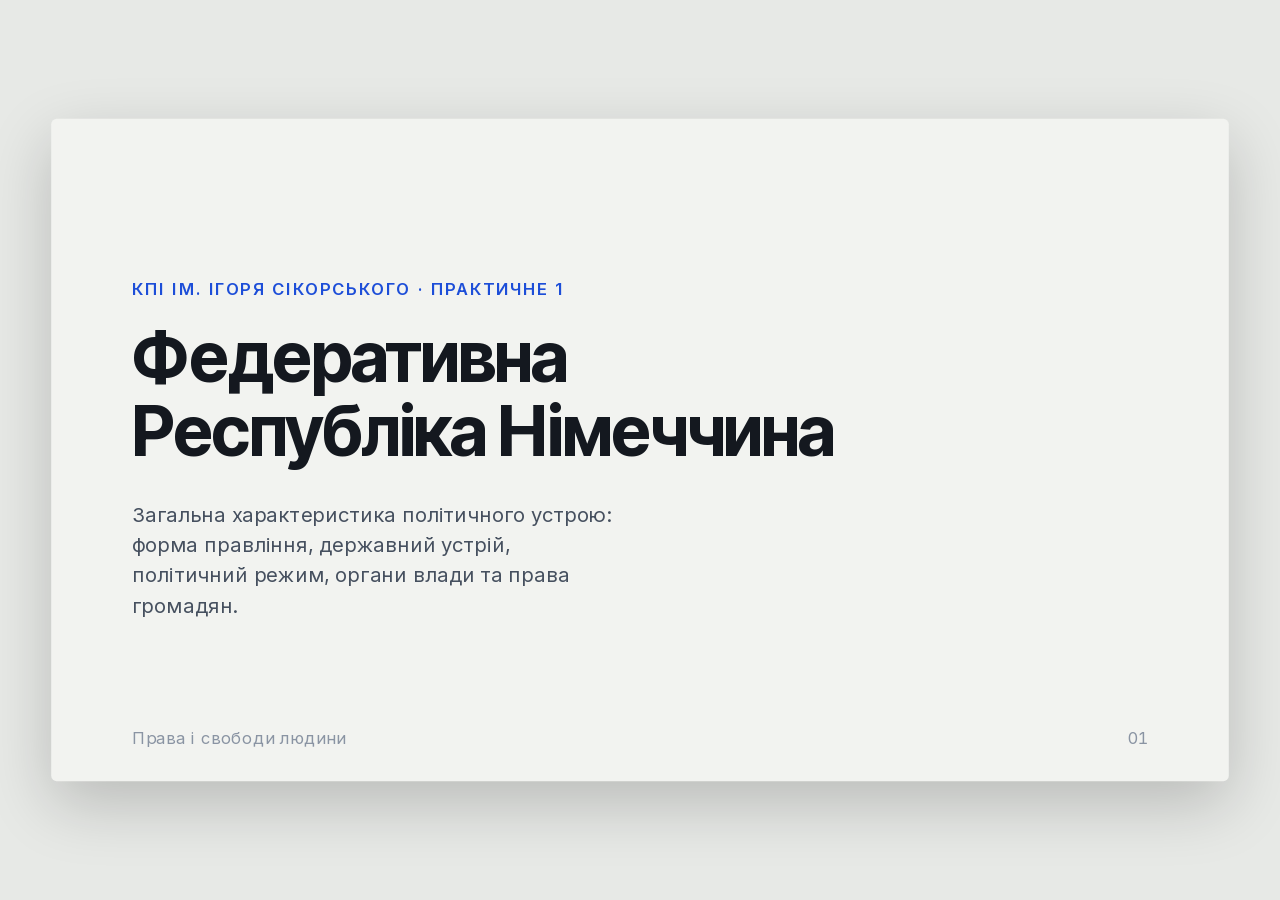
==== practicals/01-derzhava-ta-hromadianske-suspilstvo/index.html @ 2cc2360b "feat(practical-01): political system of Germany Talk covering all eight points required by the assig" ====
<!doctype html>
<html lang="uk">
<head>
<meta charset="utf-8">
<title>Політичний устрій Німеччини — Практичне 1</title>
<link rel="stylesheet" href="../../shared/theme.css">
</head>
<body class="deck">

<!-- 1 -->
<section class="slide slide--cover">
  <p class="eyebrow">КПІ ім. Ігоря Сікорського · Практичне 1</p>
  <h1 class="hero">Федеративна<br>Республіка Німеччина</h1>
  <div class="stack" style="margin-top:36px">
    <p class="lead">Загальна характеристика політичного устрою: форма правління, державний устрій,
      політичний режим, органи влади та права громадян.</p>
  </div>
  <span class="slide__kicker">Права і свободи людини</span>
  <span class="slide__num"></span>
</section>

<!-- 2 -->
<section class="slide">
  <div class="rule"></div>
  <h1 class="title">Звідки беруться відповіді</h1>
  <div class="body">
    <p class="lead" style="max-width:38em;margin-bottom:34px">Устрій Німеччини описаний одним документом —
      <strong>Основним Законом від 23 травня 1949 року</strong> (Grundgesetz). Формально це не «конституція»:
      назву обрали як тимчасову, до возз'єднання країни. Після 1990 року назву залишили.</p>
    <div class="vs">
      <div class="vs__side">
        <p class="vs__head">Ст. 20 абз. 1 — визначення держави</p>
        <p style="font-size:20px;line-height:1.45;color:var(--ink-soft);margin:0">
          «Федеративна Республіка Німеччина є демократичною і соціальною федеративною державою.»
          Одне речення задає одразу три відповіді: форма устрою, режим і соціальний характер.</p>
      </div>
      <div class="vs__side vs__side--muted">
        <p class="vs__head">Ст. 79 абз. 3 — «вічна клаузула»</p>
        <p style="font-size:20px;line-height:1.45;color:var(--ink-soft);margin:0">
          Поділ на землі, їхню участь у законотворенні та засади статей 1 і 20 <strong>не можна змінити
          навіть двома третинами голосів</strong>. Ці положення вилучені з-під влади більшості назавжди.</p>
      </div>
    </div>
  </div>
  <span class="slide__kicker">Німеччина · Практичне 1</span>
  <span class="slide__num"></span>
</section>

<!-- 3 -->
<section class="slide slide--section">
  <p class="eyebrow">Пункт 1–2</p>
  <h1 class="hero">Форма правління<br>і хто при владі</h1>
  <span class="slide__kicker">Німеччина · Практичне 1</span>
  <span class="slide__num"></span>
</section>

<!-- 4 -->
<section class="slide">
  <div class="rule"></div>
  <h1 class="title">Форма правління: парламентська республіка</h1>
  <div class="body">
    <div class="vs" style="margin-bottom:26px">
      <div class="vs__side">
        <p class="vs__head">Чому республіка, а не монархія</p>
        <ul>
          <li>Глава держави — виборний і змінюваний, влада не передається у спадок</li>
          <li>Строк повноважень обмежений: 5 років, поспіль не більше двох разів<span class="ref">ст. 54</span></li>
        </ul>
      </div>
      <div class="vs__side vs__side--muted">
        <p class="vs__head">Чому парламентська, а не президентська</p>
        <ul>
          <li>Уряд формується парламентом і відповідальний перед ним<span class="ref">ст. 63</span></li>
          <li>Президента обирає не народ, а Федеральні збори<span class="ref">ст. 54</span></li>
          <li>Реальний центр влади — канцлер, а не президент<span class="ref">ст. 65</span></li>
        </ul>
      </div>
    </div>
    <p class="lead" style="max-width:none">У президентській республіці (США) президент обирається народом і очолює
      виконавчу владу. У Німеччині ці дві ролі розведені: представницька — в президента, урядова — у канцлера.</p>
  </div>
  <span class="slide__kicker">Німеччина · Практичне 1</span>
  <span class="slide__num"></span>
</section>

<!-- 5 -->
<section class="slide">
  <div class="rule"></div>
  <h1 class="title">Хто саме знаходиться при владі</h1>
  <div class="body">
    <div class="cols cols--wide">
      <div class="stack">
        <ul class="bullets">
          <li><strong>Велика коаліція</strong> християнських демократів (CDU/CSU) та соціал-демократів (SPD) —
            центристські партії, традиційні опоненти, що об'єдналися після виборів 23 лютого 2025 року.</li>
          <li><strong>Канцлер Фрідріх Мерц</strong> (CDU) на посаді з 6 травня 2025 року.
            Віцеканцлер і міністр фінансів — Ларс Клінгбайль (SPD).</li>
          <li>Соціальна база: CDU/CSU спирається на підприємців, середній клас, релігійних виборців;
            SPD — на найманих працівників і профспілки.</li>
        </ul>
      </div>
      <div class="stack">
        <div class="card">
          <p class="card__label">Місць у коаліції</p>
          <p class="card__value">328 / 630</p>
          <p>Більшість — 316. Запас лише 12 голосів.</p>
        </div>
        <div class="card">
          <p class="card__label">Обрання канцлера</p>
          <p class="card__value">310 → 325</p>
          <p>Уперше в історії ФРН кандидат провалив перше голосування і пройшов лише з другого.</p>
        </div>
      </div>
    </div>
  </div>
  <span class="slide__kicker">Німеччина · Практичне 1</span>
  <span class="slide__num"></span>
</section>

<!-- 6 -->
<section class="slide slide--section">
  <p class="eyebrow">Пункт 3–4</p>
  <h1 class="hero">Державний устрій<br>і політичний режим</h1>
  <span class="slide__kicker">Німеччина · Практичне 1</span>
  <span class="slide__num"></span>
</section>

<!-- 7 -->
<section class="slide">
  <div class="rule"></div>
  <h1 class="title">Форма державного устрою: федерація</h1>
  <div class="body">
    <div class="grid" style="--cols:3;margin-bottom:30px">
      <div class="card">
        <p class="card__label">Суб'єктів федерації</p>
        <p class="card__value">16</p>
        <p>Земель (Länder), кожна з власною конституцією, парламентом, урядом і судами.</p>
      </div>
      <div class="card">
        <p class="card__label">Захист федералізму</p>
        <p class="card__value">ст. 79 III</p>
        <p>Скасувати поділ на землі неможливо жодною більшістю.</p>
      </div>
      <div class="card">
        <p class="card__label">Межа автономії</p>
        <p class="card__value">ст. 28</p>
        <p>Устрій земель має відповідати республіканським і правовим засадам Основного Закону.</p>
      </div>
    </div>
    <p class="lead" style="max-width:none"><strong>Відмінність від конфедерації:</strong> землі не є суверенними
      і не мають права виходу; діє єдине громадянство та єдина армія. <strong>Відмінність від унітарної
      держави:</strong> землі мають власну установчу владу і через Бундесрат беруть участь у прийнятті
      федеральних законів<span class="ref">ст. 50</span></p>
  </div>
  <span class="slide__kicker">Німеччина · Практичне 1</span>
  <span class="slide__num"></span>
</section>

<!-- 8 -->
<section class="slide">
  <div class="rule"></div>
  <h1 class="title">Політичний режим: демократія, що захищається</h1>
  <div class="body">
    <p class="lead" style="max-width:40em;margin-bottom:28px">Досвід падіння Веймарської республіки дав концепцію
      <strong>streitbare Demokratie</strong> — демократії, яка не зобов'язана бути беззахисною перед тими,
      хто хоче її скасувати.</p>
    <ul class="bullets">
      <li><strong>Заборона партій</strong> — партії, що прагнуть усунути вільний демократичний лад, є
        неконституційними; рішення ухвалює виключно Федеральний конституційний суд<span class="ref">ст. 21 II, IV</span></li>
      <li><strong>Позбавлення державного фінансування</strong> — м'якший інструмент, доданий у 2017 році.
        Уперше застосований 23 січня 2024 року до партії «Die Heimat» (колишня NPD): виключення на шість років<span class="ref">ст. 21 III</span></li>
      <li><strong>Позбавлення основних прав</strong> — той, хто зловживає свободою слова чи зібрань для боротьби
        з демократичним ладом, може бути їх позбавлений за рішенням суду<span class="ref">ст. 18</span></li>
      <li><strong>Право на спротив</strong> — усі німці мають право чинити опір кожному, хто намагається усунути
        конституційний лад, якщо інші засоби неможливі<span class="ref">ст. 20 IV</span></li>
    </ul>
  </div>
  <span class="slide__kicker">Німеччина · Практичне 1</span>
  <span class="slide__num"></span>
</section>

<!-- 9 -->
<section class="slide slide--section">
  <p class="eyebrow">Пункт 5</p>
  <h1 class="hero">Політичний устрій:<br>органи влади</h1>
  <span class="slide__kicker">Німеччина · Практичне 1</span>
  <span class="slide__num"></span>
</section>

<!-- 10 -->
<section class="slide">
  <div class="rule"></div>
  <h1 class="title">Глава держави: федеральний президент</h1>
  <div class="body">
    <div class="kv">
      <div class="kv__row"><div class="kv__k">Хто зараз</div>
        <div class="kv__v">Франк-Вальтер Штайнмаєр, друга каденція завершується 18 березня 2027 року</div></div>
      <div class="kv__row"><div class="kv__k">Як обирається</div>
        <div class="kv__v">Федеральними зборами — депутати Бундестагу плюс рівна кількість представників від
          парламентів земель. Без дебатів<span class="ref">ст. 54</span></div></div>
      <div class="kv__row"><div class="kv__k">Строк</div>
        <div class="kv__v">5 років, повторне обрання поспіль — лише один раз<span class="ref">ст. 54 II</span></div></div>
      <div class="kv__row"><div class="kv__k">Повноваження</div>
        <div class="kv__v">Представництво держави в міжнародних відносинах, укладення договорів, акредитація
          послів<span class="ref">ст. 59</span>; призначення канцлера й міністрів за поданням<span class="ref">ст. 63, 64</span>;
          підписання законів</div></div>
      <div class="kv__row"><div class="kv__k">Чого не може</div>
        <div class="kv__v">Не керує урядом, не визначає політику, не має права вето по суті закону.
          Реальна вага з'являється лише у кризі — коли парламент не може обрати канцлера</div></div>
    </div>
  </div>
  <span class="slide__kicker">Німеччина · Практичне 1</span>
  <span class="slide__num"></span>
</section>

<!-- 11 -->
<section class="slide">
  <div class="rule"></div>
  <h1 class="title">Законодавча влада: Бундестаг</h1>
  <div class="body">
    <div class="cols cols--wide">
      <ul class="bullets">
        <li><strong>630 депутатів</strong>, обираються на 4 роки загальними, прямими, вільними, рівними
          і таємними виборами<span class="ref">ст. 38</span></li>
        <li><strong>Дві реформи поспіль.</strong> З 2023 року чисельність жорстко фіксована: «надлишкові»
          мандати скасовані, мандат діє лише якщо покритий другим голосом партії.</li>
        <li><strong>Рішення Конституційного суду від 30 липня 2024</strong> визнало нову систему загалом
          конституційною, але 5-відсотковий бар'єр без застереження про прямі мандати — ні. До нового
          врегулювання партія проходить також за наявності перемог у трьох округах.</li>
      </ul>
      <div class="stack">
        <div class="card">
          <p class="card__label">Явка 2025</p>
          <p class="card__value">82,5 %</p>
          <p>Найвища на федеральних виборах від часу возз'єднання.</p>
        </div>
        <div class="card">
          <p class="card__label">Виборчих округів</p>
          <p class="card__value">299</p>
          <p>Перший голос — за кандидата в окрузі, другий — за список партії.</p>
        </div>
      </div>
    </div>
  </div>
  <span class="slide__kicker">Німеччина · Практичне 1</span>
  <span class="slide__num"></span>
</section>

<!-- 12 -->
<section class="slide">
  <div class="rule"></div>
  <h1 class="title">Друга палата: Бундесрат</h1>
  <div class="body">
    <p class="lead" style="max-width:42em;margin-bottom:26px">Бундесрат — не «верхня палата парламенту» у звичному
      сенсі. Це орган, через який <strong>уряди земель</strong> беруть участь у федеральному законодавстві
      та у справах ЄС<span class="ref">ст. 50</span></p>
    <div class="grid" style="--cols:3">
      <div class="card">
        <p class="card__label">Голосів разом</p>
        <p class="card__value">69</p>
        <p>Від 3 до 6 на землю залежно від населення<span class="ref">ст. 51 II</span></p>
      </div>
      <div class="card">
        <p class="card__label">Хто депутат</p>
        <p class="card__value">Міністри</p>
        <p>Члени урядів земель, які їх призначають і відкликають. Виборів до Бундесрату не існує.</p>
      </div>
      <div class="card">
        <p class="card__label">Як голосують</p>
        <p class="card__value">Єдиним блоком</p>
        <p>Голоси землі подаються тільки разом — земля виступає як одна воля<span class="ref">ст. 51 III</span></p>
      </div>
    </div>
  </div>
  <span class="slide__kicker">Німеччина · Практичне 1</span>
  <span class="slide__num"></span>
</section>

<!-- 13 -->
<section class="slide">
  <div class="rule"></div>
  <h1 class="title">Виконавча влада: канцлер і уряд</h1>
  <div class="body">
    <ul class="bullets">
      <li><strong>Склад.</strong> Федеральний уряд — це канцлер і федеральні міністри<span class="ref">ст. 62</span>.
        Міністрів призначає та звільняє президент <em>за поданням канцлера</em>, парламент їх окремо не затверджує<span class="ref">ст. 64</span></li>
      <li><strong>Компетенція визначати курс</strong> (Richtlinienkompetenz). Канцлер визначає основні напрями
        політики і несе за них відповідальність; у їх межах кожен міністр веде своє відомство самостійно<span class="ref">ст. 65</span></li>
      <li><strong>Конструктивний вотум недовіри.</strong> Бундестаг може висловити недовіру канцлеру
        <em>лише</em> обравши більшістю голосів його наступника. Скинути уряд, не домовившись про заміну,
        неможливо — це прямий урок з історії Веймарської республіки<span class="ref">ст. 67</span></li>
      <li><strong>Питання про довіру.</strong> Якщо ініційоване канцлером голосування про довіру провалене,
        президент за поданням канцлера може протягом 21 дня розпустити Бундестаг<span class="ref">ст. 68</span></li>
    </ul>
  </div>
  <span class="slide__kicker">Німеччина · Практичне 1</span>
  <span class="slide__num"></span>
</section>

<!-- 14 -->
<section class="slide">
  <div class="rule"></div>
  <h1 class="title">Судова влада</h1>
  <div class="body">
    <div class="cols">
      <div class="stack">
        <p class="vs__head" style="margin-bottom:6px">Федеральний конституційний суд</p>
        <ul class="bullets" style="gap:16px">
          <li>Самостійний орган, незалежний від усіх інших конституційних органів<span class="ref">ст. 93 I</span></li>
          <li>Два сенати по 8 суддів; половину обирає Бундестаг, половину — Бундесрат<span class="ref">ст. 93 II</span></li>
          <li>Строк — 12 років без права переобрання<span class="ref">ст. 93 III</span></li>
          <li>У грудні 2024 ці засади перенесли з простого закону до Основного Закону, щоб їх не можна було
            змінити простою більшістю</li>
        </ul>
      </div>
      <div class="stack">
        <p class="vs__head" style="margin-bottom:6px">Решта судової системи</p>
        <ul class="bullets" style="gap:16px">
          <li>П'ять вищих федеральних судів: загальний, адміністративний, фінансовий, трудовий і соціальний<span class="ref">ст. 95</span></li>
          <li>Основна маса справ — у судах земель; федеральні суди забезпечують єдність практики</li>
          <li>Судову владу здійснюють судді<span class="ref">ст. 92</span>; законодавець зв'язаний конституційним
            ладом, виконавча і судова влада — законом і правом<span class="ref">ст. 20 III</span></li>
        </ul>
      </div>
    </div>
  </div>
  <span class="slide__kicker">Німеччина · Практичне 1</span>
  <span class="slide__num"></span>
</section>

<!-- 15 -->
<section class="slide">
  <div class="rule"></div>
  <h1 class="title">Взаємодія гілок влади</h1>
  <div class="body">
    <svg viewBox="0 0 1104 430" width="100%" height="100%" role="img"
         aria-label="Схема формування органів влади Німеччини">
      <defs>
        <marker id="ar" viewBox="0 0 10 10" refX="9" refY="5" markerWidth="7" markerHeight="7" orient="auto-start-reverse">
          <path d="M 0 0 L 10 5 L 0 10 z" fill="#8a94a3"/>
        </marker>
        <style>
          .bx { fill:#fff; stroke:#dfe4ea; stroke-width:1.5; rx:11 }
          .bx-a { fill:#e8edfb; stroke:#c3d0f3 }
          .bx-d { fill:#0f2a6b; stroke:#0f2a6b }
          .t  { font-family:Inter,sans-serif; font-size:17px; font-weight:620; fill:#14181f }
          .t-w{ fill:#ffffff }
          .s  { font-family:Inter,sans-serif; font-size:13.5px; fill:#8a94a3 }
          .ln { stroke:#8a94a3; stroke-width:1.5; fill:none; marker-end:url(#ar) }
        </style>
      </defs>

      <rect class="bx bx-a" x="60"  y="0"   width="240" height="56"/>
      <text class="t" x="180" y="25" text-anchor="middle">Виборці ФРН</text>
      <text class="s" x="180" y="44" text-anchor="middle">від 18 років</text>

      <rect class="bx bx-a" x="804" y="0"   width="240" height="56"/>
      <text class="t" x="924" y="25" text-anchor="middle">Виборці земель</text>
      <text class="s" x="924" y="44" text-anchor="middle">16 земель</text>

      <rect class="bx" x="432" y="16"  width="240" height="62"/>
      <text class="t" x="552" y="42"  text-anchor="middle">Федеральний президент</text>
      <text class="s" x="552" y="62"  text-anchor="middle">5 років</text>

      <rect class="bx" x="60"  y="120" width="240" height="62"/>
      <text class="t" x="180" y="146" text-anchor="middle">Бундестаг</text>
      <text class="s" x="180" y="166" text-anchor="middle">630 депутатів · 4 роки</text>

      <rect class="bx" x="432" y="120" width="240" height="62"/>
      <text class="t" x="552" y="146" text-anchor="middle">Федеральні збори</text>
      <text class="s" x="552" y="166" text-anchor="middle">Бундестаг + делегати земель</text>

      <rect class="bx" x="804" y="120" width="240" height="62"/>
      <text class="t" x="924" y="146" text-anchor="middle">Парламенти земель</text>
      <text class="s" x="924" y="166" text-anchor="middle">ландтаги · уряди земель</text>

      <rect class="bx" x="60"  y="246" width="240" height="62"/>
      <text class="t" x="180" y="272" text-anchor="middle">Канцлер і уряд</text>
      <text class="s" x="180" y="292" text-anchor="middle">ст. 63 · ст. 65</text>

      <rect class="bx" x="804" y="246" width="240" height="62"/>
      <text class="t" x="924" y="272" text-anchor="middle">Бундесрат</text>
      <text class="s" x="924" y="292" text-anchor="middle">69 голосів</text>

      <rect class="bx bx-d" x="432" y="344" width="240" height="62"/>
      <text class="t t-w" x="552" y="370" text-anchor="middle">Конституційний суд</text>
      <text class="s" x="552" y="390" text-anchor="middle" fill="#9dbaff">2 сенати × 8 суддів</text>

      <path class="ln" d="M180 56 L180 120"/>
      <path class="ln" d="M924 56 L924 120"/>
      <path class="ln" d="M924 182 L924 246"/>
      <path class="ln" d="M300 151 L432 151"/>
      <path class="ln" d="M804 151 L672 151"/>
      <path class="ln" d="M552 120 L552 78"/>
      <path class="ln" d="M180 182 L180 246"/>
      <path class="ln" d="M60 151 L20 151 L20 375 L432 375"/>
      <path class="ln" d="M1044 277 L1084 277 L1084 375 L672 375"/>

      <text class="s" x="366" y="143" text-anchor="middle">делегує</text>
      <text class="s" x="738" y="143" text-anchor="middle">делегують</text>
      <text class="s" x="568" y="103">обирають</text>
      <text class="s" x="192" y="219">обирає канцлера</text>
      <text class="s" x="936" y="219">формують</text>
      <text class="s" x="226" y="365" text-anchor="middle">Бундестаг обирає 8 суддів</text>
      <text class="s" x="878" y="365" text-anchor="middle">Бундесрат обирає 8 суддів</text>
    </svg>
  </div>
  <span class="slide__kicker">Німеччина · Практичне 1</span>
  <span class="slide__num"></span>
</section>

<!-- 16 -->
<section class="slide slide--section">
  <p class="eyebrow">Пункт 6</p>
  <h1 class="hero">Права громадян</h1>
  <span class="slide__kicker">Німеччина · Практичне 1</span>
  <span class="slide__num"></span>
</section>

<!-- 17 -->
<section class="slide">
  <div class="rule"></div>
  <h1 class="title">Виборче право та цензи</h1>
  <div class="body">
    <div class="kv">
      <div class="kv__row"><div class="kv__k">Активне виборче право</div>
        <div class="kv__v">З 18 років<span class="ref">ст. 38 II</span></div></div>
      <div class="kv__row"><div class="kv__k">Пасивне виборче право</div>
        <div class="kv__v">З досягнення повноліття — теж 18 років. Для посади президента окремо: 40 років<span class="ref">ст. 54 I</span></div></div>
      <div class="kv__row"><div class="kv__k">Ценз осідлості</div>
        <div class="kv__v">Не менше трьох місяців проживання у ФРН. Для громадян за кордоном — колишнє
          проживання щонайменше три місяці після 14 років і не давніше ніж 25 років тому</div></div>
      <div class="kv__row"><div class="kv__k">Ценз судимості</div>
        <div class="kv__v">Автоматичного позбавлення немає. Права голосу позбавляють <em>лише за рішенням
          судді</em> у визначених законом випадках</div></div>
      <div class="kv__row"><div class="kv__k">Мовний ценз</div>
        <div class="kv__v">Відсутній для виборів. Знання мови вимагається на етапі натуралізації, а не голосування</div></div>
      <div class="kv__row"><div class="kv__k">Місцевий рівень</div>
        <div class="kv__v">На виборах у громадах і районах голосують також громадяни інших держав ЄС<span class="ref">ст. 28 I</span></div></div>
    </div>
  </div>
  <span class="slide__kicker">Німеччина · Практичне 1</span>
  <span class="slide__num"></span>
</section>

<!-- 18 -->
<section class="slide">
  <div class="rule"></div>
  <h1 class="title">Класифікація прав і свобод</h1>
  <div class="body">
    <div class="grid" style="--cols:3;margin-bottom:28px">
      <div class="card">
        <p class="card__label">Особисті</p>
        <p class="card__value">ст. 1–13</p>
        <p>Гідність, життя й особиста свобода, рівність, свобода віри, слова, зібрань, таємниця листування,
          недоторканність житла.</p>
      </div>
      <div class="card">
        <p class="card__label">Політичні</p>
        <p class="card__value">ст. 8, 9, 17, 21, 38</p>
        <p>Зібрання, об'єднання, петиції, участь у партіях, виборче право.</p>
      </div>
      <div class="card">
        <p class="card__label">Соціально-економічні</p>
        <p class="card__value">ст. 12, 14, 15</p>
        <p>Свобода професії, власність і спадкування, можливість усуспільнення.</p>
      </div>
    </div>
    <p class="lead" style="max-width:none"><strong>Особливість:</strong> каталог соціальних прав в Основному Законі
      навмисно короткий — натомість діє принцип соціальної держави<span class="ref">ст. 20 I</span>.
      Право на гідний прожитковий мінімум Конституційний суд вивів із поєднання ст. 1 абз. 1 і ст. 20 абз. 1
      рішенням від 9 лютого 2010 року.</p>
  </div>
  <span class="slide__kicker">Німеччина · Практичне 1</span>
  <span class="slide__num"></span>
</section>

<!-- 19 -->
<section class="slide">
  <div class="rule"></div>
  <h1 class="title">Чи можна реалізувати гарантовані права</h1>
  <div class="body">
    <div class="cols cols--wide">
      <ul class="bullets">
        <li><strong>Права діють безпосередньо.</strong> Основні права зв'язують законодавця, виконавчу владу
          і правосуддя як право прямої дії — це не декларація<span class="ref">ст. 1 III</span></li>
        <li><strong>Межа будь-якого обмеження.</strong> У жодному разі не можна зачіпати сутнісний зміст
          основного права<span class="ref">ст. 19 II</span></li>
        <li><strong>Гарантія судового захисту.</strong> Кожен, чиї права порушені публічною владою, може
          звернутися до суду<span class="ref">ст. 19 IV</span></li>
        <li><strong>Конституційна скарга.</strong> Подати може будь-яка особа після вичерпання інших
          засобів захисту<span class="ref">ст. 94 I</span></li>
      </ul>
      <div class="stack">
        <div class="card">
          <p class="card__label">Розглянуто у 2025</p>
          <p class="card__value">4 916</p>
          <p>Проваджень; надійшло 4 722.</p>
        </div>
        <div class="card">
          <p class="card__label">З них успішних</p>
          <p class="card__value">55</p>
          <p>Середня успішність за десять років — 1,48 %. Доступ широкий, але поріг обґрунтованості високий.</p>
        </div>
      </div>
    </div>
  </div>
  <span class="slide__kicker">Німеччина · Практичне 1</span>
  <span class="slide__num"></span>
</section>

<!-- 20 -->
<section class="slide">
  <div class="rule"></div>
  <h1 class="title">Політичні партії та рухи</h1>
  <div class="body">
    <div class="cols cols--wide">
      <table class="tbl">
        <thead><tr><th>Партія</th><th class="num">Голоси</th><th class="num">Місця</th><th>Орієнтація</th></tr></thead>
        <tbody>
          <tr><td>CDU</td><td class="num">22,6 %</td><td class="num">164</td><td>християнські демократи</td></tr>
          <tr><td>AfD</td><td class="num">20,8 %</td><td class="num">152</td><td>праворадикальна</td></tr>
          <tr><td>SPD</td><td class="num">16,4 %</td><td class="num">120</td><td>соціал-демократи</td></tr>
          <tr><td>Grüne</td><td class="num">11,6 %</td><td class="num">85</td><td>зелені</td></tr>
          <tr><td>Die Linke</td><td class="num">8,8 %</td><td class="num">64</td><td>ліві</td></tr>
          <tr><td>CSU</td><td class="num">6,0 %</td><td class="num">44</td><td>консерватори Баварії</td></tr>
          <tr><td>SSW</td><td class="num">0,2 %</td><td class="num">1</td><td>данська меншина</td></tr>
          <tr class="is-out"><td>BSW</td><td class="num">4,98 %</td><td class="num">0</td><td>не подолала бар'єр</td></tr>
          <tr class="is-out"><td>FDP</td><td class="num">4,3 %</td><td class="num">0</td><td>не подолала бар'єр</td></tr>
        </tbody>
      </table>
      <div class="stack">
        <div class="card">
          <p class="card__label">Роль партій</p>
          <p class="card__value">ст. 21</p>
          <p>Партії беруть участь у формуванні політичної волі народу, створюються вільно, але їхня внутрішня
            будова має бути демократичною, а фінанси — публічними.</p>
        </div>
        <div class="card">
          <p class="card__label">Виняток із 5 %</p>
          <p class="card__value">SSW</p>
          <p>Партії національних меншин звільнені від бар'єра — звідси один мандат при 0,2 % голосів.</p>
        </div>
      </div>
    </div>
  </div>
  <span class="slide__kicker">Німеччина · Практичне 1</span>
  <span class="slide__num"></span>
</section>

<!-- 21 -->
<section class="slide">
  <div class="rule"></div>
  <h1 class="title">Оцінка устрою та перспективи</h1>
  <div class="body">
    <div class="vs" style="margin-bottom:24px">
      <div class="vs__side">
        <p class="vs__head">Сильні сторони</p>
        <ul>
          <li>Стабільність уряду: конструктивний вотум недовіри унеможливлює руйнівні кризи</li>
          <li>Сильний конституційний контроль із реальним доступом громадянина</li>
          <li>Федералізм і «вічна клаузула» захищають лад від зміни простою більшістю</li>
        </ul>
      </div>
      <div class="vs__side vs__side--muted">
        <p class="vs__head">Виклики</p>
        <ul>
          <li>Фрагментація парламенту: коаліція має запас лише 12 голосів</li>
          <li>Друга за величиною фракція — праворадикальна AfD із 20,8 %</li>
          <li>Виборче законодавство досі не приведене у відповідність до рішення суду 2024 року</li>
        </ul>
      </div>
    </div>
    <p class="lead" style="max-width:none">Німецька модель показує, що стійкість демократії забезпечується не
      декларацією прав, а <strong>процедурами</strong>: способом зміщення уряду, порядком формування суду
      і межами, які вилучені з-під влади більшості.</p>
  </div>
  <span class="slide__kicker">Німеччина · Практичне 1</span>
  <span class="slide__num"></span>
</section>

<!-- 22 -->
<section class="slide">
  <div class="rule"></div>
  <h1 class="title">Використані джерела</h1>
  <div class="body">
    <ol class="srcs">
      <li><b>Grundgesetz für die Bundesrepublik Deutschland</b> (23.05.1949), офіційний переклад — gesetze-im-internet.de</li>
      <li><b>Bundeswahlgesetz</b>, §§ 12–13 — gesetze-im-internet.de</li>
      <li><b>BVerfG</b>, рішення від 30.07.2024, 2 BvF 1/23 — виборча реформа 2023</li>
      <li><b>BVerfG</b>, рішення від 23.01.2024, 2 BvB 1/19 — «Die Heimat»</li>
      <li><b>BVerfG</b>, рішення від 09.02.2010, 1 BvL 1/09 — прожитковий мінімум</li>
      <li><b>BVerfG</b>, Jahresbericht 2025 — статистика конституційних скарг</li>
      <li><b>Die Bundeswahlleiterin</b> — офіційні результати виборів 23.02.2025</li>
      <li><b>Deutscher Bundestag</b> — чинне виборче право після реформи 2023</li>
      <li><b>Bundesrat</b> — розподіл голосів між землями</li>
      <li><b>BGBl. 2024 I Nr. 439</b> — зміни до ст. 93 і 94 Основного Закону</li>
    </ol>
  </div>
  <span class="slide__kicker">Німеччина · Практичне 1</span>
  <span class="slide__num"></span>
</section>

<script src="../../shared/deck.js"></script>
</body>
</html>
---- shared/theme.css ----
/* Self-hosted Inter — no network fetch at render time. */
@font-face {
  font-family: 'Inter';
  font-style: normal;
  font-weight: 400;
  font-display: swap;
  src: url('fonts/Inter-400-cyrillic-ext.woff2') format('woff2');
  unicode-range: U+0460-052F, U+1C80-1C8A, U+20B4, U+2DE0-2DFF, U+A640-A69F, U+FE2E-FE2F;
}
@font-face {
  font-family: 'Inter';
  font-style: normal;
  font-weight: 400;
  font-display: swap;
  src: url('fonts/Inter-400-cyrillic.woff2') format('woff2');
  unicode-range: U+0301, U+0400-045F, U+0490-0491, U+04B0-04B1, U+2116;
}
@font-face {
  font-family: 'Inter';
  font-style: normal;
  font-weight: 400;
  font-display: swap;
  src: url('fonts/Inter-400-latin-ext.woff2') format('woff2');
  unicode-range: U+0100-02BA, U+02BD-02C5, U+02C7-02CC, U+02CE-02D7, U+02DD-02FF, U+0304, U+0308, U+0329, U+1D00-1DBF, U+1E00-1E9F, U+1EF2-1EFF, U+2020, U+20A0-20AB, U+20AD-20C0, U+2113, U+2C60-2C7F, U+A720-A7FF;
}
@font-face {
  font-family: 'Inter';
  font-style: normal;
  font-weight: 400;
  font-display: swap;
  src: url('fonts/Inter-400-latin.woff2') format('woff2');
  unicode-range: U+0000-00FF, U+0131, U+0152-0153, U+02BB-02BC, U+02C6, U+02DA, U+02DC, U+0304, U+0308, U+0329, U+2000-206F, U+20AC, U+2122, U+2191, U+2193, U+2212, U+2215, U+FEFF, U+FFFD;
}
@font-face {
  font-family: 'Inter';
  font-style: normal;
  font-weight: 500;
  font-display: swap;
  src: url('fonts/Inter-500-cyrillic-ext.woff2') format('woff2');
  unicode-range: U+0460-052F, U+1C80-1C8A, U+20B4, U+2DE0-2DFF, U+A640-A69F, U+FE2E-FE2F;
}
@font-face {
  font-family: 'Inter';
  font-style: normal;
  font-weight: 500;
  font-display: swap;
  src: url('fonts/Inter-500-cyrillic.woff2') format('woff2');
  unicode-range: U+0301, U+0400-045F, U+0490-0491, U+04B0-04B1, U+2116;
}
@font-face {
  font-family: 'Inter';
  font-style: normal;
  font-weight: 500;
  font-display: swap;
  src: url('fonts/Inter-500-latin-ext.woff2') format('woff2');
  unicode-range: U+0100-02BA, U+02BD-02C5, U+02C7-02CC, U+02CE-02D7, U+02DD-02FF, U+0304, U+0308, U+0329, U+1D00-1DBF, U+1E00-1E9F, U+1EF2-1EFF, U+2020, U+20A0-20AB, U+20AD-20C0, U+2113, U+2C60-2C7F, U+A720-A7FF;
}
@font-face {
  font-family: 'Inter';
  font-style: normal;
  font-weight: 500;
  font-display: swap;
  src: url('fonts/Inter-500-latin.woff2') format('woff2');
  unicode-range: U+0000-00FF, U+0131, U+0152-0153, U+02BB-02BC, U+02C6, U+02DA, U+02DC, U+0304, U+0308, U+0329, U+2000-206F, U+20AC, U+2122, U+2191, U+2193, U+2212, U+2215, U+FEFF, U+FFFD;
}
@font-face {
  font-family: 'Inter';
  font-style: normal;
  font-weight: 600;
  font-display: swap;
  src: url('fonts/Inter-600-cyrillic-ext.woff2') format('woff2');
  unicode-range: U+0460-052F, U+1C80-1C8A, U+20B4, U+2DE0-2DFF, U+A640-A69F, U+FE2E-FE2F;
}
@font-face {
  font-family: 'Inter';
  font-style: normal;
  font-weight: 600;
  font-display: swap;
  src: url('fonts/Inter-600-cyrillic.woff2') format('woff2');
  unicode-range: U+0301, U+0400-045F, U+0490-0491, U+04B0-04B1, U+2116;
}
@font-face {
  font-family: 'Inter';
  font-style: normal;
  font-weight: 600;
  font-display: swap;
  src: url('fonts/Inter-600-latin-ext.woff2') format('woff2');
  unicode-range: U+0100-02BA, U+02BD-02C5, U+02C7-02CC, U+02CE-02D7, U+02DD-02FF, U+0304, U+0308, U+0329, U+1D00-1DBF, U+1E00-1E9F, U+1EF2-1EFF, U+2020, U+20A0-20AB, U+20AD-20C0, U+2113, U+2C60-2C7F, U+A720-A7FF;
}
@font-face {
  font-family: 'Inter';
  font-style: normal;
  font-weight: 600;
  font-display: swap;
  src: url('fonts/Inter-600-latin.woff2') format('woff2');
  unicode-range: U+0000-00FF, U+0131, U+0152-0153, U+02BB-02BC, U+02C6, U+02DA, U+02DC, U+0304, U+0308, U+0329, U+2000-206F, U+20AC, U+2122, U+2191, U+2193, U+2212, U+2215, U+FEFF, U+FFFD;
}
@font-face {
  font-family: 'Inter';
  font-style: normal;
  font-weight: 700;
  font-display: swap;
  src: url('fonts/Inter-700-cyrillic-ext.woff2') format('woff2');
  unicode-range: U+0460-052F, U+1C80-1C8A, U+20B4, U+2DE0-2DFF, U+A640-A69F, U+FE2E-FE2F;
}
@font-face {
  font-family: 'Inter';
  font-style: normal;
  font-weight: 700;
  font-display: swap;
  src: url('fonts/Inter-700-cyrillic.woff2') format('woff2');
  unicode-range: U+0301, U+0400-045F, U+0490-0491, U+04B0-04B1, U+2116;
}
@font-face {
  font-family: 'Inter';
  font-style: normal;
  font-weight: 700;
  font-display: swap;
  src: url('fonts/Inter-700-latin-ext.woff2') format('woff2');
  unicode-range: U+0100-02BA, U+02BD-02C5, U+02C7-02CC, U+02CE-02D7, U+02DD-02FF, U+0304, U+0308, U+0329, U+1D00-1DBF, U+1E00-1E9F, U+1EF2-1EFF, U+2020, U+20A0-20AB, U+20AD-20C0, U+2113, U+2C60-2C7F, U+A720-A7FF;
}
@font-face {
  font-family: 'Inter';
  font-style: normal;
  font-weight: 700;
  font-display: swap;
  src: url('fonts/Inter-700-latin.woff2') format('woff2');
  unicode-range: U+0000-00FF, U+0131, U+0152-0153, U+02BB-02BC, U+02C6, U+02DA, U+02DC, U+0304, U+0308, U+0329, U+2000-206F, U+20AC, U+2122, U+2191, U+2193, U+2212, U+2215, U+FEFF, U+FFFD;
}
@font-face {
  font-family: 'Inter Tight';
  font-style: normal;
  font-weight: 500;
  font-display: swap;
  src: url('fonts/InterTight-500-cyrillic-ext.woff2') format('woff2');
  unicode-range: U+0460-052F, U+1C80-1C8A, U+20B4, U+2DE0-2DFF, U+A640-A69F, U+FE2E-FE2F;
}
@font-face {
  font-family: 'Inter Tight';
  font-style: normal;
  font-weight: 500;
  font-display: swap;
  src: url('fonts/InterTight-500-cyrillic.woff2') format('woff2');
  unicode-range: U+0301, U+0400-045F, U+0490-0491, U+04B0-04B1, U+2116;
}
@font-face {
  font-family: 'Inter Tight';
  font-style: normal;
  font-weight: 500;
  font-display: swap;
  src: url('fonts/InterTight-500-latin-ext.woff2') format('woff2');
  unicode-range: U+0100-02BA, U+02BD-02C5, U+02C7-02CC, U+02CE-02D7, U+02DD-02FF, U+0304, U+0308, U+0329, U+1D00-1DBF, U+1E00-1E9F, U+1EF2-1EFF, U+2020, U+20A0-20AB, U+20AD-20C0, U+2113, U+2C60-2C7F, U+A720-A7FF;
}
@font-face {
  font-family: 'Inter Tight';
  font-style: normal;
  font-weight: 500;
  font-display: swap;
  src: url('fonts/InterTight-500-latin.woff2') format('woff2');
  unicode-range: U+0000-00FF, U+0131, U+0152-0153, U+02BB-02BC, U+02C6, U+02DA, U+02DC, U+0304, U+0308, U+0329, U+2000-206F, U+20AC, U+2122, U+2191, U+2193, U+2212, U+2215, U+FEFF, U+FFFD;
}
@font-face {
  font-family: 'Inter Tight';
  font-style: normal;
  font-weight: 600;
  font-display: swap;
  src: url('fonts/InterTight-600-cyrillic-ext.woff2') format('woff2');
  unicode-range: U+0460-052F, U+1C80-1C8A, U+20B4, U+2DE0-2DFF, U+A640-A69F, U+FE2E-FE2F;
}
@font-face {
  font-family: 'Inter Tight';
  font-style: normal;
  font-weight: 600;
  font-display: swap;
  src: url('fonts/InterTight-600-cyrillic.woff2') format('woff2');
  unicode-range: U+0301, U+0400-045F, U+0490-0491, U+04B0-04B1, U+2116;
}
@font-face {
  font-family: 'Inter Tight';
  font-style: normal;
  font-weight: 600;
  font-display: swap;
  src: url('fonts/InterTight-600-latin-ext.woff2') format('woff2');
  unicode-range: U+0100-02BA, U+02BD-02C5, U+02C7-02CC, U+02CE-02D7, U+02DD-02FF, U+0304, U+0308, U+0329, U+1D00-1DBF, U+1E00-1E9F, U+1EF2-1EFF, U+2020, U+20A0-20AB, U+20AD-20C0, U+2113, U+2C60-2C7F, U+A720-A7FF;
}
@font-face {
  font-family: 'Inter Tight';
  font-style: normal;
  font-weight: 600;
  font-display: swap;
  src: url('fonts/InterTight-600-latin.woff2') format('woff2');
  unicode-range: U+0000-00FF, U+0131, U+0152-0153, U+02BB-02BC, U+02C6, U+02DA, U+02DC, U+0304, U+0308, U+0329, U+2000-206F, U+20AC, U+2122, U+2191, U+2193, U+2212, U+2215, U+FEFF, U+FFFD;
}
@font-face {
  font-family: 'Inter Tight';
  font-style: normal;
  font-weight: 700;
  font-display: swap;
  src: url('fonts/InterTight-700-cyrillic-ext.woff2') format('woff2');
  unicode-range: U+0460-052F, U+1C80-1C8A, U+20B4, U+2DE0-2DFF, U+A640-A69F, U+FE2E-FE2F;
}
@font-face {
  font-family: 'Inter Tight';
  font-style: normal;
  font-weight: 700;
  font-display: swap;
  src: url('fonts/InterTight-700-cyrillic.woff2') format('woff2');
  unicode-range: U+0301, U+0400-045F, U+0490-0491, U+04B0-04B1, U+2116;
}
@font-face {
  font-family: 'Inter Tight';
  font-style: normal;
  font-weight: 700;
  font-display: swap;
  src: url('fonts/InterTight-700-latin-ext.woff2') format('woff2');
  unicode-range: U+0100-02BA, U+02BD-02C5, U+02C7-02CC, U+02CE-02D7, U+02DD-02FF, U+0304, U+0308, U+0329, U+1D00-1DBF, U+1E00-1E9F, U+1EF2-1EFF, U+2020, U+20A0-20AB, U+20AD-20C0, U+2113, U+2C60-2C7F, U+A720-A7FF;
}
@font-face {
  font-family: 'Inter Tight';
  font-style: normal;
  font-weight: 700;
  font-display: swap;
  src: url('fonts/InterTight-700-latin.woff2') format('woff2');
  unicode-range: U+0000-00FF, U+0131, U+0152-0153, U+02BB-02BC, U+02C6, U+02DA, U+02DC, U+0304, U+0308, U+0329, U+2000-206F, U+20AC, U+2122, U+2191, U+2193, U+2212, U+2215, U+FEFF, U+FFFD;
}

/* Design tokens */
:root {
  --slide-w: 1280px;
  --slide-h: 720px;

  --ink:        #14181f;
  --ink-soft:   #46505f;
  --ink-mute:   #8a94a3;
  --rule:       #dfe4ea;
  --paper:      #fbfbfa;
  --paper-alt:  #f2f3f0;

  --accent:      #1d4ed8;
  --accent-soft: #e8edfb;
  --accent-deep: #0f2a6b;

  --pad-x: 88px;
  --pad-y: 58px;

  --f-display: 'Inter Tight', 'Inter', -apple-system, BlinkMacSystemFont, 'Helvetica Neue', sans-serif;
  --f-body:    'Inter', -apple-system, BlinkMacSystemFont, 'Helvetica Neue', sans-serif;

  --t-hero: 76px;
  --t-h1:   46px;
  --t-h2:   36px;
  --t-body: 22px;
  --t-cap:  18px;
}

* { box-sizing: border-box; }

html, body {
  margin: 0;
  padding: 0;
  background: #e7e9e6;
  font-family: var(--f-body);
  color: var(--ink);
  -webkit-font-smoothing: antialiased;
}

/* ---------- Slide frame ---------- */
.slide {
  position: relative;
  width: var(--slide-w);
  height: var(--slide-h);
  padding: var(--pad-y) var(--pad-x);
  background: var(--paper);
  overflow: hidden;
  display: flex;
  flex-direction: column;
}

.slide__num {
  position: absolute;
  right: var(--pad-x);
  bottom: 36px;
  font-size: var(--t-cap);
  color: var(--ink-mute);
  font-variant-numeric: tabular-nums;
}

.slide__kicker {
  position: absolute;
  left: var(--pad-x);
  bottom: 36px;
  font-size: var(--t-cap);
  color: var(--ink-mute);
  letter-spacing: 0.04em;
}

/* ---------- Typography ---------- */
.hero {
  font-family: var(--f-display);
  font-size: var(--t-hero);
  font-weight: 700;
  line-height: 1.04;
  letter-spacing: -0.025em;
  margin: 0;
  text-wrap: balance;
}

h1.title {
  font-family: var(--f-display);
  font-size: var(--t-h1);
  font-weight: 680;
  line-height: 1.1;
  letter-spacing: -0.02em;
  margin: 0 0 30px;
  text-wrap: balance;
}

h2.sub {
  font-size: var(--t-h2);
  font-weight: 600;
  line-height: 1.2;
  margin: 0 0 20px;
}

.eyebrow {
  font-size: var(--t-cap);
  font-weight: 600;
  letter-spacing: 0.12em;
  text-transform: uppercase;
  color: var(--accent);
  margin: 0 0 24px;
}

.lead {
  font-size: var(--t-body);
  line-height: 1.5;
  color: var(--ink-soft);
  max-width: 24em;
  margin: 0;
}

.rule {
  width: 72px;
  height: 4px;
  background: var(--accent);
  border-radius: 2px;
  margin: 0 0 32px;
}

/* ---------- Layout helpers ---------- */
.body { flex: 1; min-height: 0; }

.cols {
  display: grid;
  grid-template-columns: 1fr 1fr;
  gap: 56px;
  height: 100%;
}

.cols--wide  { grid-template-columns: 1.4fr 1fr; }
.cols--narrow{ grid-template-columns: 1fr 1.4fr; }

.stack   { display: flex; flex-direction: column; gap: 20px; }
.center  { justify-content: center; }

/* ---------- Lists ---------- */
ul.bullets {
  list-style: none;
  margin: 0;
  padding: 0;
  display: flex;
  flex-direction: column;
  gap: 16px;
}

ul.bullets li {
  position: relative;
  padding-left: 34px;
  font-size: var(--t-body);
  line-height: 1.4;
  color: var(--ink-soft);
}

ul.bullets li::before {
  content: '';
  position: absolute;
  left: 0;
  top: 0.52em;
  width: 10px;
  height: 10px;
  border-radius: 3px;
  background: var(--accent);
}

ul.bullets li strong { color: var(--ink); font-weight: 650; }

ol.steps {
  counter-reset: s;
  list-style: none;
  margin: 0;
  padding: 0;
  display: flex;
  flex-direction: column;
  gap: 16px;
}

ol.steps li {
  counter-increment: s;
  position: relative;
  padding-left: 60px;
  font-size: var(--t-body);
  line-height: 1.42;
  color: var(--ink-soft);
  min-height: 42px;
}

ol.steps li::before {
  content: counter(s);
  position: absolute;
  left: 0;
  top: -2px;
  width: 42px;
  height: 42px;
  border-radius: 50%;
  background: var(--accent-soft);
  color: var(--accent-deep);
  font-weight: 680;
  font-size: 20px;
  display: flex;
  align-items: center;
  justify-content: center;
}

/* ---------- Cards ---------- */
.card {
  background: #fff;
  border: 1px solid var(--rule);
  border-radius: 14px;
  padding: 20px 24px;
}

.card .card__label {
  font-size: var(--t-cap);
  font-weight: 650;
  letter-spacing: 0.06em;
  text-transform: uppercase;
  color: var(--ink-mute);
  margin: 0 0 10px;
}

.card .card__value {
  font-family: var(--f-display);
  font-size: 38px;
  font-weight: 700;
  letter-spacing: -0.02em;
  margin: 0 0 8px;
  color: var(--accent-deep);
}

.card > p { margin: 0; font-size: 18px; line-height: 1.4; color: var(--ink-soft); }

.quote {
  font-family: var(--f-display);
  font-size: 38px;
  font-weight: 500;
  line-height: 1.32;
  letter-spacing: -0.015em;
  margin: 0;
  text-wrap: balance;
}

.quote__src {
  margin-top: 28px;
  font-size: var(--t-cap);
  color: var(--ink-mute);
}

/* ---------- Slide variants ---------- */
.slide--cover   { background: var(--paper-alt); justify-content: center; }
.slide--section { background: var(--accent-deep); color: #fff; justify-content: center; }
.slide--section .hero      { color: #fff; }
.slide--section .eyebrow   { color: #9dbaff; }
.slide--section .slide__num,
.slide--section .slide__kicker { color: rgba(255,255,255,.55); }

/* ---------- Screen presentation mode ---------- */
@media screen {
  body.deck {
    display: flex;
    align-items: center;
    justify-content: center;
    min-height: 100vh;
    overflow: hidden;
  }
  body.deck .slide {
    display: none;
    box-shadow: 0 24px 70px rgba(0,0,0,.20);
    border-radius: 6px;
    transform-origin: center center;
  }
  body.deck .slide.is-active { display: flex; }

  /* contact-sheet review mode: ?all */
  body.deck.show-all { display: block; overflow: auto; padding: 40px; }
  body.deck.show-all .slide { display: flex; margin: 0 auto 40px; }
}

/* ---------- Print / PDF ---------- */
@page { size: 1280px 720px; margin: 0; }

@media print {
  html, body { background: #fff; }
  .slide {
    display: flex !important;
    page-break-after: always;
    break-after: page;
    box-shadow: none;
    border-radius: 0;
    transform: none !important;
  }
  .slide:last-child { page-break-after: auto; break-after: auto; }
}

/* ---------- Inline legal reference ---------- */
.ref {
  display: inline-block;
  font-size: 0.72em;
  font-weight: 600;
  letter-spacing: 0.01em;
  color: var(--accent-deep);
  background: var(--accent-soft);
  border-radius: 5px;
  padding: 0.14em 0.5em;
  margin-left: 0.3em;
  vertical-align: 0.1em;
  white-space: nowrap;
}

.slide--section .ref { background: rgba(255,255,255,.14); color: #cfe0ff; }

/* ---------- Grids of cards ---------- */
.grid {
  display: grid;
  grid-template-columns: repeat(var(--cols, 3), 1fr);
  gap: 20px;
}

.grid .card { padding: 18px 20px; }
.grid .card .card__value { font-size: 32px; margin-bottom: 5px; }
.grid .card > p { font-size: 17px; line-height: 1.38; }

/* ---------- Comparison pair ---------- */
.vs { display: grid; grid-template-columns: 1fr 1fr; gap: 24px; }

.vs__side {
  border: 1px solid var(--rule);
  border-radius: 14px;
  padding: 20px 24px;
  background: #fff;
}

.vs__side--muted { background: var(--paper-alt); }

.vs__head {
  font-family: var(--f-display);
  font-size: 22px;
  font-weight: 650;
  letter-spacing: -0.01em;
  margin: 0 0 14px;
}

.vs__side ul { margin: 0; padding-left: 20px; }
.vs__side li { font-size: 18px; line-height: 1.4; color: var(--ink-soft); margin-bottom: 6px; }

/* ---------- Key/value rows ---------- */
.kv { display: flex; flex-direction: column; gap: 0; }

.kv__row {
  display: grid;
  grid-template-columns: 300px 1fr;
  gap: 28px;
  padding: 9px 0;
  border-bottom: 1px solid var(--rule);
  align-items: baseline;
}

.kv__row:last-child { border-bottom: none; }
.kv__k { font-weight: 650; font-size: 19px; color: var(--ink); }
.kv__v { font-size: 19px; line-height: 1.38; color: var(--ink-soft); }

/* ---------- Table ---------- */
table.tbl { width: 100%; border-collapse: collapse; font-size: 18px; }
table.tbl th {
  text-align: left;
  font-size: var(--t-cap);
  font-weight: 650;
  letter-spacing: 0.06em;
  text-transform: uppercase;
  color: var(--ink-mute);
  padding: 0 14px 12px 0;
  border-bottom: 2px solid var(--rule);
}
table.tbl td {
  padding: 7px 14px 7px 0;
  border-bottom: 1px solid var(--rule);
  color: var(--ink-soft);
}
table.tbl td:first-child { font-weight: 600; color: var(--ink); }
table.tbl .num { text-align: right; font-variant-numeric: tabular-nums; white-space: nowrap; }
table.tbl tr.is-out td { color: var(--ink-mute); }

/* ---------- Source list ---------- */
ol.srcs {
  margin: 0;
  padding-left: 26px;
  display: grid;
  grid-template-columns: 1fr 1fr;
  grid-template-rows: repeat(var(--rows, 5), auto);
  grid-auto-flow: column;
  gap: 12px 44px;
}
ol.srcs li { font-size: 17px; line-height: 1.38; color: var(--ink-soft); }
ol.srcs li b { color: var(--ink); font-weight: 620; }
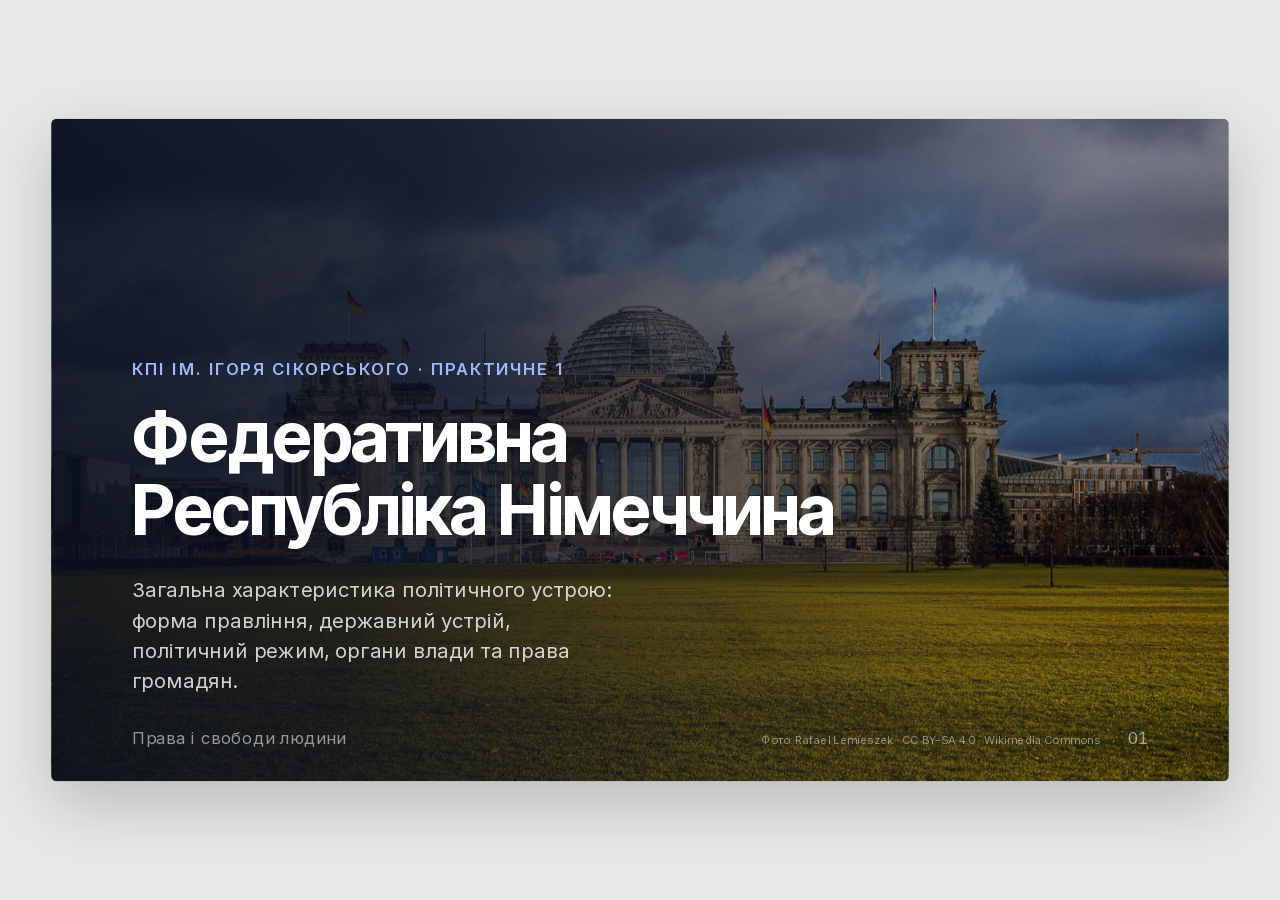
==== commit ee17410f: "feat(practical-01): photographs and a seat chart Cover and the four section dividers become full-ble" ====
--- a/practicals/01-derzhava-ta-hromadianske-suspilstvo/index.html
+++ b/practicals/01-derzhava-ta-hromadianske-suspilstvo/index.html
@@ -8,13 +8,14 @@
 <body class="deck">
 
 <!-- 1 -->
-<section class="slide slide--cover">
+<section class="slide slide--photo" style="background-image:url('img/cover.jpg')">
   <p class="eyebrow">КПІ ім. Ігоря Сікорського · Практичне 1</p>
   <h1 class="hero">Федеративна<br>Республіка Німеччина</h1>
-  <div class="stack" style="margin-top:36px">
+  <div class="stack" style="margin-top:32px">
     <p class="lead">Загальна характеристика політичного устрою: форма правління, державний устрій,
       політичний режим, органи влади та права громадян.</p>
   </div>
+  <span class="credit">Фото: Rafael Lemieszek · CC BY-SA 4.0 · Wikimedia Commons</span>
   <span class="slide__kicker">Права і свободи людини</span>
   <span class="slide__num"></span>
 </section>
@@ -47,9 +48,10 @@
 </section>
 
 <!-- 3 -->
-<section class="slide slide--section">
+<section class="slide slide--photo" style="background-image:url('img/sec-power.jpg')">
   <p class="eyebrow">Пункт 1–2</p>
   <h1 class="hero">Форма правління<br>і хто при владі</h1>
+  <span class="credit">Фото: Chaddy · CC BY-SA 4.0 · Wikimedia Commons</span>
   <span class="slide__kicker">Німеччина · Практичне 1</span>
   <span class="slide__num"></span>
 </section>
@@ -118,9 +120,10 @@
 </section>
 
 <!-- 6 -->
-<section class="slide slide--section">
+<section class="slide slide--photo" style="background-image:url('img/sec-federal.jpg')">
   <p class="eyebrow">Пункт 3–4</p>
   <h1 class="hero">Державний устрій<br>і політичний режим</h1>
+  <span class="credit">Фото: Flocci Nivis · CC BY 4.0 · Wikimedia Commons</span>
   <span class="slide__kicker">Німеччина · Практичне 1</span>
   <span class="slide__num"></span>
 </section>
@@ -180,9 +183,10 @@
 </section>
 
 <!-- 9 -->
-<section class="slide slide--section">
+<section class="slide slide--photo" style="background-image:url('img/sec-organs.jpg')">
   <p class="eyebrow">Пункт 5</p>
   <h1 class="hero">Політичний устрій:<br>органи влади</h1>
+  <span class="credit">Фото: Norbert Nagel · CC BY-SA 3.0 · Wikimedia Commons</span>
   <span class="slide__kicker">Німеччина · Практичне 1</span>
   <span class="slide__num"></span>
 </section>
@@ -192,21 +196,25 @@
   <div class="rule"></div>
   <h1 class="title">Глава держави: федеральний президент</h1>
   <div class="body">
-    <div class="kv">
-      <div class="kv__row"><div class="kv__k">Хто зараз</div>
-        <div class="kv__v">Франк-Вальтер Штайнмаєр, друга каденція завершується 18 березня 2027 року</div></div>
-      <div class="kv__row"><div class="kv__k">Як обирається</div>
-        <div class="kv__v">Федеральними зборами — депутати Бундестагу плюс рівна кількість представників від
-          парламентів земель. Без дебатів<span class="ref">ст. 54</span></div></div>
-      <div class="kv__row"><div class="kv__k">Строк</div>
-        <div class="kv__v">5 років, повторне обрання поспіль — лише один раз<span class="ref">ст. 54 II</span></div></div>
-      <div class="kv__row"><div class="kv__k">Повноваження</div>
-        <div class="kv__v">Представництво держави в міжнародних відносинах, укладення договорів, акредитація
-          послів<span class="ref">ст. 59</span>; призначення канцлера й міністрів за поданням<span class="ref">ст. 63, 64</span>;
-          підписання законів</div></div>
-      <div class="kv__row"><div class="kv__k">Чого не може</div>
-        <div class="kv__v">Не керує урядом, не визначає політику, не має права вето по суті закону.
-          Реальна вага з'являється лише у кризі — коли парламент не може обрати канцлера</div></div>
+    <div style="display:grid;grid-template-columns:1fr 280px;gap:44px;height:100%">
+      <div class="kv" style="--k:180px">
+        <div class="kv__row"><div class="kv__k">Як обирається</div>
+          <div class="kv__v">Федеральними зборами: депутати Бундестагу плюс стільки ж представників
+            від парламентів земель, без дебатів<span class="ref">ст. 54</span></div></div>
+        <div class="kv__row"><div class="kv__k">Строк</div>
+          <div class="kv__v">5 років; повторне обрання поспіль — лише один раз<span class="ref">ст. 54 II</span></div></div>
+        <div class="kv__row"><div class="kv__k">Повноваження</div>
+          <div class="kv__v">Міжнародне представництво<span class="ref">ст. 59</span>, призначення канцлера
+            й міністрів за поданням<span class="ref">ст. 63, 64</span>, підписання законів</div></div>
+        <div class="kv__row"><div class="kv__k">Чого не може</div>
+          <div class="kv__v">Не керує урядом і не визначає політику. Реальна вага з'являється лише
+            в кризі — коли парламент не може обрати канцлера</div></div>
+      </div>
+      <div class="figure figure--portrait">
+        <div class="figure__img"><img src="img/president.jpg" alt="Франк-Вальтер Штайнмаєр"></div>
+        <p class="figure__cap"><b>Франк-Вальтер Штайнмаєр</b><br>Президент із 2017 року; друга каденція
+          завершується 18 березня 2027-го.<br>Фото: president.gov.ua · CC BY 4.0</p>
+      </div>
     </div>
   </div>
   <span class="slide__kicker">Німеччина · Практичне 1</span>
@@ -218,57 +226,51 @@
   <div class="rule"></div>
   <h1 class="title">Законодавча влада: Бундестаг</h1>
   <div class="body">
-    <div class="cols cols--wide">
+    <div style="display:grid;grid-template-columns:1fr 430px;gap:44px;height:100%">
       <ul class="bullets">
-        <li><strong>630 депутатів</strong>, обираються на 4 роки загальними, прямими, вільними, рівними
-          і таємними виборами<span class="ref">ст. 38</span></li>
-        <li><strong>Дві реформи поспіль.</strong> З 2023 року чисельність жорстко фіксована: «надлишкові»
-          мандати скасовані, мандат діє лише якщо покритий другим голосом партії.</li>
-        <li><strong>Рішення Конституційного суду від 30 липня 2024</strong> визнало нову систему загалом
-          конституційною, але 5-відсотковий бар'єр без застереження про прямі мандати — ні. До нового
-          врегулювання партія проходить також за наявності перемог у трьох округах.</li>
+        <li><strong>630 депутатів</strong> на 4 роки; вибори загальні, прямі, вільні, рівні
+          й таємні<span class="ref">ст. 38</span></li>
+        <li><strong>Реформа 2023 року.</strong> Чисельність жорстко зафіксована: «надлишкові» мандати
+          скасовані, мандат діє лише якщо покритий другим голосом партії.</li>
+        <li><strong>Рішення суду від 30 липня 2024</strong> визнало нову систему загалом конституційною,
+          але 5-відсотковий бар'єр без застереження про прямі мандати — ні. До нового врегулювання
+          партія проходить також за перемог у трьох округах.</li>
       </ul>
-      <div class="stack">
-        <div class="card">
-          <p class="card__label">Явка 2025</p>
-          <p class="card__value">82,5 %</p>
-          <p>Найвища на федеральних виборах від часу возз'єднання.</p>
+      <div class="figure">
+        <div class="figure__img"><img src="img/bundestag.jpg" alt="Пленарна зала Бундестагу"></div>
+        <p class="figure__cap"><b>Пленарна зала Бундестагу</b> в Рейхстазі. 299 виборчих округів;
+          явка 2025 року — 82,5&nbsp;%, найвища від часу возз'єднання.<br>Фото: Chaddy · CC BY-SA 4.0</p>
+      </div>
+    </div>
+  </div>
+  <span class="slide__kicker">Німеччина · Практичне 1</span>
+  <span class="slide__num"></span>
+</section>
+
+<!-- 12 -->
+<section class="slide">
+  <div class="rule"></div>
+  <h1 class="title">Друга палата: Бундесрат</h1>
+  <div class="body">
+    <div style="display:grid;grid-template-columns:470px 1fr;gap:44px;height:100%">
+      <div class="figure">
+        <div class="figure__img"><img src="img/bundesrat.jpg" alt="Пленарна зала Бундесрату"></div>
+        <p class="figure__cap"><b>Пленарна зала Бундесрату.</b> На стіні — герби всіх шістнадцяти
+          земель.<br>Фото: Andreas Praefcke · CC BY 3.0</p>
+      </div>
+      <div class="stack" style="gap:14px">
+        <p class="lead" style="max-width:none">Не верхня палата у звичному сенсі, а орган, через який
+          <strong>уряди земель</strong> беруть участь у федеральному законодавстві та у справах ЄС<span class="ref">ст. 50</span></p>
+        <div class="kv" style="--k:150px">
+          <div class="kv__row"><div class="kv__k">Голосів разом</div>
+            <div class="kv__v">69 — від 3 до 6 на землю залежно від населення<span class="ref">ст. 51 II</span></div></div>
+          <div class="kv__row"><div class="kv__k">Хто депутат</div>
+            <div class="kv__v">Члени урядів земель, які їх призначають і відкликають. Виборів до
+              Бундесрату не існує</div></div>
+          <div class="kv__row"><div class="kv__k">Як голосують</div>
+            <div class="kv__v">Голоси землі подаються тільки єдиним блоком — земля виступає як одна
+              воля<span class="ref">ст. 51 III</span></div></div>
         </div>
-        <div class="card">
-          <p class="card__label">Виборчих округів</p>
-          <p class="card__value">299</p>
-          <p>Перший голос — за кандидата в окрузі, другий — за список партії.</p>
-        </div>
-      </div>
-    </div>
-  </div>
-  <span class="slide__kicker">Німеччина · Практичне 1</span>
-  <span class="slide__num"></span>
-</section>
-
-<!-- 12 -->
-<section class="slide">
-  <div class="rule"></div>
-  <h1 class="title">Друга палата: Бундесрат</h1>
-  <div class="body">
-    <p class="lead" style="max-width:42em;margin-bottom:26px">Бундесрат — не «верхня палата парламенту» у звичному
-      сенсі. Це орган, через який <strong>уряди земель</strong> беруть участь у федеральному законодавстві
-      та у справах ЄС<span class="ref">ст. 50</span></p>
-    <div class="grid" style="--cols:3">
-      <div class="card">
-        <p class="card__label">Голосів разом</p>
-        <p class="card__value">69</p>
-        <p>Від 3 до 6 на землю залежно від населення<span class="ref">ст. 51 II</span></p>
-      </div>
-      <div class="card">
-        <p class="card__label">Хто депутат</p>
-        <p class="card__value">Міністри</p>
-        <p>Члени урядів земель, які їх призначають і відкликають. Виборів до Бундесрату не існує.</p>
-      </div>
-      <div class="card">
-        <p class="card__label">Як голосують</p>
-        <p class="card__value">Єдиним блоком</p>
-        <p>Голоси землі подаються тільки разом — земля виступає як одна воля<span class="ref">ст. 51 III</span></p>
       </div>
     </div>
   </div>
@@ -281,17 +283,24 @@
   <div class="rule"></div>
   <h1 class="title">Виконавча влада: канцлер і уряд</h1>
   <div class="body">
-    <ul class="bullets">
-      <li><strong>Склад.</strong> Федеральний уряд — це канцлер і федеральні міністри<span class="ref">ст. 62</span>.
-        Міністрів призначає та звільняє президент <em>за поданням канцлера</em>, парламент їх окремо не затверджує<span class="ref">ст. 64</span></li>
-      <li><strong>Компетенція визначати курс</strong> (Richtlinienkompetenz). Канцлер визначає основні напрями
-        політики і несе за них відповідальність; у їх межах кожен міністр веде своє відомство самостійно<span class="ref">ст. 65</span></li>
-      <li><strong>Конструктивний вотум недовіри.</strong> Бундестаг може висловити недовіру канцлеру
-        <em>лише</em> обравши більшістю голосів його наступника. Скинути уряд, не домовившись про заміну,
-        неможливо — це прямий урок з історії Веймарської республіки<span class="ref">ст. 67</span></li>
-      <li><strong>Питання про довіру.</strong> Якщо ініційоване канцлером голосування про довіру провалене,
-        президент за поданням канцлера може протягом 21 дня розпустити Бундестаг<span class="ref">ст. 68</span></li>
-    </ul>
+    <div style="display:grid;grid-template-columns:1fr 280px;gap:44px;height:100%">
+      <ul class="bullets">
+        <li><strong>Склад.</strong> Канцлер і федеральні міністри<span class="ref">ст. 62</span>.
+          Міністрів призначає президент <em>за поданням канцлера</em>; парламент їх окремо не затверджує<span class="ref">ст. 64</span></li>
+        <li><strong>Компетенція визначати курс.</strong> Канцлер визначає основні напрями політики
+          й відповідає за них; у їх межах міністр веде своє відомство самостійно<span class="ref">ст. 65</span></li>
+        <li><strong>Конструктивний вотум недовіри.</strong> Недовіру канцлеру можна висловити
+          <em>лише</em> обравши більшістю його наступника. Повалити уряд, не домовившись про заміну,
+          неможливо — прямий урок Веймарської республіки<span class="ref">ст. 67</span></li>
+        <li><strong>Питання про довіру.</strong> Якщо голосування провалене, президент за поданням
+          канцлера може протягом 21 дня розпустити Бундестаг<span class="ref">ст. 68</span></li>
+      </ul>
+      <div class="figure figure--portrait">
+        <div class="figure__img"><img src="img/chancellor.jpg" alt="Фрідріх Мерц"></div>
+        <p class="figure__cap"><b>Фрідріх Мерц</b><br>Федеральний канцлер із 6 травня 2025 року.
+          Коаліція CDU/CSU і SPD має 328 місць із 630.<br>Фото: Stefanie Loos / European Union, 2025 · CC BY 4.0</p>
+      </div>
+    </div>
   </div>
   <span class="slide__kicker">Німеччина · Практичне 1</span>
   <span class="slide__num"></span>
@@ -302,26 +311,21 @@
   <div class="rule"></div>
   <h1 class="title">Судова влада</h1>
   <div class="body">
-    <div class="cols">
-      <div class="stack">
-        <p class="vs__head" style="margin-bottom:6px">Федеральний конституційний суд</p>
-        <ul class="bullets" style="gap:16px">
-          <li>Самостійний орган, незалежний від усіх інших конституційних органів<span class="ref">ст. 93 I</span></li>
-          <li>Два сенати по 8 суддів; половину обирає Бундестаг, половину — Бундесрат<span class="ref">ст. 93 II</span></li>
-          <li>Строк — 12 років без права переобрання<span class="ref">ст. 93 III</span></li>
-          <li>У грудні 2024 ці засади перенесли з простого закону до Основного Закону, щоб їх не можна було
-            змінити простою більшістю</li>
-        </ul>
-      </div>
-      <div class="stack">
-        <p class="vs__head" style="margin-bottom:6px">Решта судової системи</p>
-        <ul class="bullets" style="gap:16px">
-          <li>П'ять вищих федеральних судів: загальний, адміністративний, фінансовий, трудовий і соціальний<span class="ref">ст. 95</span></li>
-          <li>Основна маса справ — у судах земель; федеральні суди забезпечують єдність практики</li>
-          <li>Судову владу здійснюють судді<span class="ref">ст. 92</span>; законодавець зв'язаний конституційним
-            ладом, виконавча і судова влада — законом і правом<span class="ref">ст. 20 III</span></li>
-        </ul>
-      </div>
+    <div style="display:grid;grid-template-columns:450px 1fr;gap:44px;height:100%">
+      <div class="figure">
+        <div class="figure__img"><img src="img/court.jpg" alt="Федеральний конституційний суд у Карлсруе"></div>
+        <p class="figure__cap"><b>Федеральний конституційний суд</b>, Карлсруе. Навмисно скляна
+          архітектура 1969 року — символ прозорості правосуддя.<br>Фото: DrHackbert · CC BY-SA 4.0</p>
+      </div>
+      <ul class="bullets">
+        <li><strong>Самостійний орган</strong>, незалежний від усіх інших конституційних органів<span class="ref">ст. 93 I</span></li>
+        <li><strong>Два сенати по 8 суддів;</strong> половину обирає Бундестаг, половину — Бундесрат<span class="ref">ст. 93 II</span></li>
+        <li><strong>Строк — 12 років</strong> без права переобрання<span class="ref">ст. 93 III</span></li>
+        <li><strong>У грудні 2024</strong> ці засади перенесли з простого закону до Основного Закону,
+          щоб їх не можна було змінити простою більшістю</li>
+        <li><strong>П'ять вищих федеральних судів:</strong> загальний, адміністративний, фінансовий,
+          трудовий і соціальний<span class="ref">ст. 95</span>. Основна маса справ — у судах земель</li>
+      </ul>
     </div>
   </div>
   <span class="slide__kicker">Німеччина · Практичне 1</span>
@@ -410,9 +414,10 @@
 </section>
 
 <!-- 16 -->
-<section class="slide slide--section">
+<section class="slide slide--photo" style="background-image:url('img/sec-rights.jpg')">
   <p class="eyebrow">Пункт 6</p>
   <h1 class="hero">Права громадян</h1>
+  <span class="credit">Фото: Asmodea Oaktree · CC BY 4.0 · Wikimedia Commons</span>
   <span class="slide__kicker">Німеччина · Практичне 1</span>
   <span class="slide__num"></span>
 </section>
@@ -514,35 +519,43 @@
   <div class="rule"></div>
   <h1 class="title">Політичні партії та рухи</h1>
   <div class="body">
-    <div class="cols cols--wide">
-      <table class="tbl">
-        <thead><tr><th>Партія</th><th class="num">Голоси</th><th class="num">Місця</th><th>Орієнтація</th></tr></thead>
-        <tbody>
-          <tr><td>CDU</td><td class="num">22,6 %</td><td class="num">164</td><td>християнські демократи</td></tr>
-          <tr><td>AfD</td><td class="num">20,8 %</td><td class="num">152</td><td>праворадикальна</td></tr>
-          <tr><td>SPD</td><td class="num">16,4 %</td><td class="num">120</td><td>соціал-демократи</td></tr>
-          <tr><td>Grüne</td><td class="num">11,6 %</td><td class="num">85</td><td>зелені</td></tr>
-          <tr><td>Die Linke</td><td class="num">8,8 %</td><td class="num">64</td><td>ліві</td></tr>
-          <tr><td>CSU</td><td class="num">6,0 %</td><td class="num">44</td><td>консерватори Баварії</td></tr>
-          <tr><td>SSW</td><td class="num">0,2 %</td><td class="num">1</td><td>данська меншина</td></tr>
-          <tr class="is-out"><td>BSW</td><td class="num">4,98 %</td><td class="num">0</td><td>не подолала бар'єр</td></tr>
-          <tr class="is-out"><td>FDP</td><td class="num">4,3 %</td><td class="num">0</td><td>не подолала бар'єр</td></tr>
-        </tbody>
-      </table>
-      <div class="stack">
-        <div class="card">
-          <p class="card__label">Роль партій</p>
-          <p class="card__value">ст. 21</p>
-          <p>Партії беруть участь у формуванні політичної волі народу, створюються вільно, але їхня внутрішня
-            будова має бути демократичною, а фінанси — публічними.</p>
-        </div>
-        <div class="card">
-          <p class="card__label">Виняток із 5 %</p>
-          <p class="card__value">SSW</p>
-          <p>Партії національних меншин звільнені від бар'єра — звідси один мандат при 0,2 % голосів.</p>
-        </div>
-      </div>
-    </div>
+    <svg viewBox="0 0 1104 400" style="display:block;margin:0 auto;height:286px;width:auto" role="img"
+         aria-label="Розподіл 630 мандатів Бундестагу за підсумками виборів 2025 року">
+      <circle cx="420.0" cy="352.0" r="7.1" fill="#B0457B"/><circle cx="403.5" cy="352.0" r="7.1" fill="#B0457B"/><circle cx="387.0" cy="352.0" r="7.1" fill="#B0457B"/><circle cx="370.5" cy="352.0" r="7.1" fill="#B0457B"/><circle cx="354.0" cy="352.0" r="7.1" fill="#B0457B"/><circle cx="337.5" cy="352.0" r="7.1" fill="#B0457B"/><circle cx="321.0" cy="352.0" r="7.1" fill="#B0457B"/><circle cx="304.5" cy="352.0" r="7.1" fill="#B0457B"/><circle cx="288.0" cy="352.0" r="7.1" fill="#B0457B"/><circle cx="271.5" cy="352.0" r="7.1" fill="#B0457B"/><circle cx="255.0" cy="352.0" r="7.1" fill="#B0457B"/><circle cx="238.5" cy="352.0" r="7.1" fill="#B0457B"/><circle cx="222.0" cy="352.0" r="7.1" fill="#B0457B"/><circle cx="222.4" cy="336.8" r="7.1" fill="#B0457B"/><circle cx="238.9" cy="336.9" r="7.1" fill="#B0457B"/><circle cx="255.4" cy="336.7" r="7.1" fill="#B0457B"/><circle cx="271.9" cy="336.8" r="7.1" fill="#B0457B"/><circle cx="288.4" cy="336.6" r="7.1" fill="#B0457B"/><circle cx="305.0" cy="336.8" r="7.1" fill="#B0457B"/><circle cx="321.5" cy="336.6" r="7.1" fill="#B0457B"/><circle cx="338.0" cy="336.7" r="7.1" fill="#B0457B"/><circle cx="354.6" cy="336.8" r="7.1" fill="#B0457B"/><circle cx="371.2" cy="336.6" r="7.1" fill="#B0457B"/><circle cx="387.7" cy="336.8" r="7.1" fill="#B0457B"/><circle cx="223.4" cy="321.6" r="7.1" fill="#B0457B"/><circle cx="240.0" cy="321.7" r="7.1" fill="#B0457B"/><circle cx="256.6" cy="321.5" r="7.1" fill="#B0457B"/><circle cx="404.3" cy="336.5" r="7.1" fill="#B0457B"/><circle cx="273.1" cy="321.7" r="7.1" fill="#B0457B"/><circle cx="420.9" cy="336.7" r="7.1" fill="#B0457B"/><circle cx="289.8" cy="321.4" r="7.1" fill="#B0457B"/><circle cx="306.4" cy="321.6" r="7.1" fill="#B0457B"/><circle cx="323.1" cy="321.2" r="7.1" fill="#B0457B"/><circle cx="225.2" cy="306.4" r="7.1" fill="#B0457B"/><circle cx="339.7" cy="321.5" r="7.1" fill="#B0457B"/><circle cx="241.8" cy="306.7" r="7.1" fill="#B0457B"/><circle cx="356.3" cy="321.8" r="7.1" fill="#B0457B"/><circle cx="258.5" cy="306.3" r="7.1" fill="#B0457B"/><circle cx="275.2" cy="306.6" r="7.1" fill="#B0457B"/><circle cx="373.1" cy="321.3" r="7.1" fill="#B0457B"/><circle cx="292.0" cy="306.2" r="7.1" fill="#B0457B"/><circle cx="389.8" cy="321.7" r="7.1" fill="#B0457B"/><circle cx="308.7" cy="306.5" r="7.1" fill="#B0457B"/><circle cx="227.6" cy="291.4" r="7.1" fill="#B0457B"/><circle cx="244.3" cy="291.8" r="7.1" fill="#B0457B"/><circle cx="325.6" cy="306.0" r="7.1" fill="#B0457B"/><circle cx="261.3" cy="291.2" r="7.1" fill="#B0457B"/><circle cx="406.7" cy="321.1" r="7.1" fill="#B0457B"/><circle cx="342.4" cy="306.4" r="7.1" fill="#B0457B"/><circle cx="278.1" cy="291.7" r="7.1" fill="#B0457B"/><circle cx="359.2" cy="306.9" r="7.1" fill="#B0457B"/><circle cx="230.8" cy="276.4" r="7.1" fill="#B0457B"/><circle cx="423.6" cy="321.6" r="7.1" fill="#B0457B"/><circle cx="295.1" cy="291.1" r="7.1" fill="#B0457B"/><circle cx="247.6" cy="277.0" r="7.1" fill="#B0457B"/><circle cx="312.0" cy="291.6" r="7.1" fill="#B0457B"/><circle cx="376.4" cy="306.3" r="7.1" fill="#B0457B"/><circle cx="264.8" cy="276.4" r="7.1" fill="#B0457B"/><circle cx="329.2" cy="291.0" r="7.1" fill="#B0457B"/><circle cx="281.7" cy="277.0" r="7.1" fill="#B0457B"/><circle cx="393.3" cy="306.8" r="7.1" fill="#B0457B"/><circle cx="234.6" cy="261.7" r="7.1" fill="#B0457B"/><circle cx="346.2" cy="291.6" r="7.1" fill="#B0457B"/><circle cx="251.6" cy="262.4" r="7.1" fill="#B0457B"/><circle cx="299.1" cy="276.3" r="7.1" fill="#D4243A"/><circle cx="363.2" cy="292.3" r="7.1" fill="#D4243A"/><circle cx="316.1" cy="277.0" r="7.1" fill="#D4243A"/><circle cx="269.1" cy="261.7" r="7.1" fill="#D4243A"/><circle cx="410.8" cy="306.1" r="7.1" fill="#D4243A"/><circle cx="239.1" cy="247.1" r="7.1" fill="#D4243A"/><circle cx="286.2" cy="262.4" r="7.1" fill="#D4243A"/><circle cx="333.8" cy="276.2" r="7.1" fill="#D4243A"/><circle cx="256.3" cy="247.9" r="7.1" fill="#D4243A"/><circle cx="380.9" cy="291.5" r="7.1" fill="#D4243A"/><circle cx="428.0" cy="306.9" r="7.1" fill="#D4243A"/><circle cx="303.9" cy="261.7" r="7.1" fill="#D4243A"/><circle cx="351.0" cy="277.0" r="7.1" fill="#D4243A"/><circle cx="274.1" cy="247.2" r="7.1" fill="#D4243A"/><circle cx="398.1" cy="292.4" r="7.1" fill="#D4243A"/><circle cx="321.2" cy="262.6" r="7.1" fill="#D4243A"/><circle cx="244.3" cy="232.8" r="7.1" fill="#D4243A"/><circle cx="291.4" cy="248.2" r="7.1" fill="#D4243A"/><circle cx="368.4" cy="278.0" r="7.1" fill="#D4243A"/><circle cx="261.6" cy="233.8" r="7.1" fill="#D4243A"/><circle cx="339.3" cy="261.8" r="7.1" fill="#D4243A"/><circle cx="309.6" cy="247.4" r="7.1" fill="#D4243A"/><circle cx="279.9" cy="233.1" r="7.1" fill="#D4243A"/><circle cx="250.1" cy="218.7" r="7.1" fill="#D4243A"/><circle cx="416.3" cy="291.6" r="7.1" fill="#D4243A"/><circle cx="386.6" cy="277.2" r="7.1" fill="#D4243A"/><circle cx="356.9" cy="262.9" r="7.1" fill="#D4243A"/><circle cx="327.2" cy="248.6" r="7.1" fill="#D4243A"/><circle cx="297.4" cy="234.2" r="7.1" fill="#D4243A"/><circle cx="267.7" cy="219.9" r="7.1" fill="#D4243A"/><circle cx="374.6" cy="264.1" r="7.1" fill="#D4243A"/><circle cx="404.3" cy="278.5" r="7.1" fill="#D4243A"/><circle cx="256.6" cy="204.9" r="7.1" fill="#D4243A"/><circle cx="286.3" cy="219.2" r="7.1" fill="#D4243A"/><circle cx="434.0" cy="292.8" r="7.1" fill="#D4243A"/><circle cx="316.1" cy="233.5" r="7.1" fill="#D4243A"/><circle cx="345.8" cy="247.8" r="7.1" fill="#D4243A"/><circle cx="274.4" cy="206.3" r="7.1" fill="#D4243A"/><circle cx="304.2" cy="220.6" r="7.1" fill="#D4243A"/><circle cx="333.9" cy="234.9" r="7.1" fill="#D4243A"/><circle cx="363.7" cy="249.2" r="7.1" fill="#D4243A"/><circle cx="263.7" cy="191.4" r="7.1" fill="#D4243A"/><circle cx="393.5" cy="263.5" r="7.1" fill="#D4243A"/><circle cx="293.5" cy="205.7" r="7.1" fill="#D4243A"/><circle cx="423.4" cy="277.8" r="7.1" fill="#D4243A"/><circle cx="323.4" cy="220.0" r="7.1" fill="#D4243A"/><circle cx="281.8" cy="193.1" r="7.1" fill="#D4243A"/><circle cx="353.2" cy="234.3" r="7.1" fill="#D4243A"/><circle cx="381.8" cy="250.8" r="7.1" fill="#D4243A"/><circle cx="311.7" cy="207.4" r="7.1" fill="#D4243A"/><circle cx="411.7" cy="265.1" r="7.1" fill="#D4243A"/><circle cx="341.6" cy="221.7" r="7.1" fill="#D4243A"/><circle cx="271.4" cy="178.3" r="7.1" fill="#D4243A"/><circle cx="301.4" cy="192.6" r="7.1" fill="#D4243A"/><circle cx="371.6" cy="236.0" r="7.1" fill="#D4243A"/><circle cx="289.8" cy="180.2" r="7.1" fill="#D4243A"/><circle cx="441.7" cy="279.5" r="7.1" fill="#D4243A"/><circle cx="331.4" cy="206.9" r="7.1" fill="#D4243A"/><circle cx="401.6" cy="250.4" r="7.1" fill="#D4243A"/><circle cx="319.8" cy="194.6" r="7.1" fill="#D4243A"/><circle cx="279.8" cy="165.5" r="7.1" fill="#D4243A"/><circle cx="361.6" cy="221.3" r="7.1" fill="#D4243A"/><circle cx="390.0" cy="238.1" r="7.1" fill="#D4243A"/><circle cx="350.0" cy="209.0" r="7.1" fill="#D4243A"/><circle cx="309.9" cy="179.9" r="7.1" fill="#D4243A"/><circle cx="431.9" cy="264.7" r="7.1" fill="#D4243A"/><circle cx="298.4" cy="167.7" r="7.1" fill="#D4243A"/><circle cx="340.2" cy="194.4" r="7.1" fill="#D4243A"/><circle cx="380.3" cy="223.5" r="7.1" fill="#D4243A"/><circle cx="420.3" cy="252.6" r="7.1" fill="#D4243A"/><circle cx="288.7" cy="153.1" r="7.1" fill="#D4243A"/><circle cx="328.7" cy="182.2" r="7.1" fill="#D4243A"/><circle cx="370.7" cy="208.8" r="7.1" fill="#D4243A"/><circle cx="319.1" cy="167.7" r="7.1" fill="#D4243A"/><circle cx="307.6" cy="155.7" r="7.1" fill="#D4243A"/><circle cx="359.2" cy="196.8" r="7.1" fill="#D4243A"/><circle cx="410.8" cy="238.0" r="7.1" fill="#D4243A"/><circle cx="399.2" cy="226.0" r="7.1" fill="#D4243A"/><circle cx="298.1" cy="141.2" r="7.1" fill="#D4243A"/><circle cx="450.9" cy="267.2" r="7.1" fill="#D4243A"/><circle cx="349.8" cy="182.3" r="7.1" fill="#D4243A"/><circle cx="338.2" cy="170.4" r="7.1" fill="#D4243A"/><circle cx="389.9" cy="211.5" r="7.1" fill="#D4243A"/><circle cx="328.9" cy="155.9" r="7.1" fill="#D4243A"/><circle cx="317.3" cy="144.1" r="7.1" fill="#D4243A"/><circle cx="441.6" cy="252.6" r="7.1" fill="#D4243A"/><circle cx="380.7" cy="197.0" r="7.1" fill="#D4243A"/><circle cx="430.1" cy="240.8" r="7.1" fill="#D4243A"/><circle cx="369.1" cy="185.3" r="7.1" fill="#D4243A"/><circle cx="308.1" cy="129.7" r="7.1" fill="#D4243A"/><circle cx="360.0" cy="170.8" r="7.1" fill="#D4243A"/><circle cx="348.4" cy="159.1" r="7.1" fill="#D4243A"/><circle cx="421.0" cy="226.4" r="7.1" fill="#D4243A"/><circle cx="409.3" cy="214.7" r="7.1" fill="#D4243A"/><circle cx="339.3" cy="144.7" r="7.1" fill="#D4243A"/><circle cx="327.7" cy="133.0" r="7.1" fill="#D4243A"/><circle cx="400.3" cy="200.3" r="7.1" fill="#D4243A"/><circle cx="318.7" cy="118.7" r="7.1" fill="#D4243A"/><circle cx="379.7" cy="174.3" r="7.1" fill="#D4243A"/><circle cx="391.4" cy="186.0" r="7.1" fill="#D4243A"/><circle cx="359.1" cy="148.4" r="7.1" fill="#D4243A"/><circle cx="461.4" cy="256.0" r="7.1" fill="#D4243A"/><circle cx="370.8" cy="160.0" r="7.1" fill="#D4243A"/><circle cx="338.5" cy="122.4" r="7.1" fill="#D4243A"/><circle cx="350.3" cy="134.0" r="7.1" fill="#D4243A"/><circle cx="440.8" cy="230.1" r="7.1" fill="#D4243A"/><circle cx="329.7" cy="108.1" r="7.1" fill="#D4243A"/><circle cx="452.6" cy="241.6" r="7.1" fill="#D4243A"/><circle cx="420.3" cy="204.2" r="7.1" fill="#D4243A"/><circle cx="432.1" cy="215.8" r="7.1" fill="#D4243A"/><circle cx="411.5" cy="189.9" r="7.1" fill="#D4243A"/><circle cx="391.0" cy="164.0" r="7.1" fill="#D4243A"/><circle cx="370.4" cy="138.2" r="7.1" fill="#D4243A"/><circle cx="402.9" cy="175.6" r="7.1" fill="#D4243A"/><circle cx="349.8" cy="112.4" r="7.1" fill="#D4243A"/><circle cx="382.3" cy="149.8" r="7.1" fill="#D4243A"/><circle cx="361.7" cy="123.9" r="7.1" fill="#D4243A"/><circle cx="341.2" cy="98.1" r="7.1" fill="#D4243A"/><circle cx="361.7" cy="102.9" r="7.1" fill="#D4243A"/><circle cx="432.0" cy="194.5" r="7.1" fill="#D4243A"/><circle cx="382.2" cy="128.7" r="7.1" fill="#3E9B4F"/><circle cx="452.6" cy="220.3" r="7.1" fill="#3E9B4F"/><circle cx="402.8" cy="154.5" r="7.1" fill="#3E9B4F"/><circle cx="353.1" cy="88.7" r="7.1" fill="#3E9B4F"/><circle cx="373.7" cy="114.4" r="7.1" fill="#3E9B4F"/><circle cx="423.5" cy="180.3" r="7.1" fill="#3E9B4F"/><circle cx="473.2" cy="246.1" r="7.1" fill="#3E9B4F"/><circle cx="394.4" cy="140.2" r="7.1" fill="#3E9B4F"/><circle cx="444.1" cy="206.1" r="7.1" fill="#3E9B4F"/><circle cx="415.0" cy="166.0" r="7.1" fill="#3E9B4F"/><circle cx="464.7" cy="231.9" r="7.1" fill="#3E9B4F"/><circle cx="373.9" cy="94.0" r="7.1" fill="#3E9B4F"/><circle cx="365.5" cy="79.8" r="7.1" fill="#3E9B4F"/><circle cx="394.6" cy="119.8" r="7.1" fill="#3E9B4F"/><circle cx="386.2" cy="105.6" r="7.1" fill="#3E9B4F"/><circle cx="415.3" cy="145.7" r="7.1" fill="#3E9B4F"/><circle cx="406.9" cy="131.4" r="7.1" fill="#3E9B4F"/><circle cx="444.4" cy="185.8" r="7.1" fill="#3E9B4F"/><circle cx="436.0" cy="171.6" r="7.1" fill="#3E9B4F"/><circle cx="427.7" cy="157.3" r="7.1" fill="#3E9B4F"/><circle cx="386.6" cy="85.7" r="7.1" fill="#3E9B4F"/><circle cx="465.1" cy="211.7" r="7.1" fill="#3E9B4F"/><circle cx="378.3" cy="71.4" r="7.1" fill="#3E9B4F"/><circle cx="456.8" cy="197.4" r="7.1" fill="#3E9B4F"/><circle cx="407.4" cy="111.7" r="7.1" fill="#3E9B4F"/><circle cx="399.1" cy="97.4" r="7.1" fill="#3E9B4F"/><circle cx="486.0" cy="237.7" r="7.1" fill="#3E9B4F"/><circle cx="477.8" cy="223.4" r="7.1" fill="#3E9B4F"/><circle cx="428.3" cy="137.7" r="7.1" fill="#3E9B4F"/><circle cx="420.0" cy="123.4" r="7.1" fill="#3E9B4F"/><circle cx="391.4" cy="63.7" r="7.1" fill="#3E9B4F"/><circle cx="399.6" cy="78.0" r="7.1" fill="#3E9B4F"/><circle cx="441.0" cy="149.4" r="7.1" fill="#3E9B4F"/><circle cx="449.2" cy="163.7" r="7.1" fill="#3E9B4F"/><circle cx="457.4" cy="178.1" r="7.1" fill="#3E9B4F"/><circle cx="412.4" cy="89.8" r="7.1" fill="#3E9B4F"/><circle cx="420.6" cy="104.2" r="7.1" fill="#3E9B4F"/><circle cx="470.3" cy="189.9" r="7.1" fill="#3E9B4F"/><circle cx="433.5" cy="116.1" r="7.1" fill="#3E9B4F"/><circle cx="478.5" cy="204.3" r="7.1" fill="#3E9B4F"/><circle cx="441.7" cy="130.4" r="7.1" fill="#3E9B4F"/><circle cx="404.9" cy="56.6" r="7.1" fill="#3E9B4F"/><circle cx="413.1" cy="71.0" r="7.1" fill="#3E9B4F"/><circle cx="426.1" cy="83.0" r="7.1" fill="#3E9B4F"/><circle cx="454.8" cy="142.5" r="7.1" fill="#3E9B4F"/><circle cx="434.2" cy="97.4" r="7.1" fill="#3E9B4F"/><circle cx="462.9" cy="156.9" r="7.1" fill="#3E9B4F"/><circle cx="471.0" cy="171.3" r="7.1" fill="#3E9B4F"/><circle cx="491.6" cy="216.3" r="7.1" fill="#3E9B4F"/><circle cx="418.7" cy="50.1" r="7.1" fill="#3E9B4F"/><circle cx="426.8" cy="64.6" r="7.1" fill="#3E9B4F"/><circle cx="499.7" cy="230.8" r="7.1" fill="#3E9B4F"/><circle cx="447.4" cy="109.6" r="7.1" fill="#3E9B4F"/><circle cx="455.5" cy="124.1" r="7.1" fill="#3E9B4F"/><circle cx="440.1" cy="76.9" r="7.1" fill="#3E9B4F"/><circle cx="484.3" cy="183.6" r="7.1" fill="#3E9B4F"/><circle cx="448.2" cy="91.4" r="7.1" fill="#3E9B4F"/><circle cx="492.4" cy="198.1" r="7.1" fill="#3E9B4F"/><circle cx="432.8" cy="44.3" r="7.1" fill="#3E9B4F"/><circle cx="469.0" cy="136.4" r="7.1" fill="#3E9B4F"/><circle cx="440.8" cy="58.9" r="7.1" fill="#3E9B4F"/><circle cx="477.0" cy="151.0" r="7.1" fill="#3E9B4F"/><circle cx="461.7" cy="103.9" r="7.1" fill="#3E9B4F"/><circle cx="485.1" cy="165.7" r="7.1" fill="#3E9B4F"/><circle cx="469.7" cy="118.6" r="7.1" fill="#3E9B4F"/><circle cx="454.4" cy="71.5" r="7.1" fill="#3E9B4F"/><circle cx="462.4" cy="86.2" r="7.1" fill="#3E9B4F"/><circle cx="447.1" cy="39.1" r="7.1" fill="#3E9B4F"/><circle cx="506.1" cy="210.8" r="7.1" fill="#3E9B4F"/><circle cx="455.1" cy="53.8" r="7.1" fill="#3E9B4F"/><circle cx="483.6" cy="131.4" r="7.1" fill="#3E9B4F"/><circle cx="498.9" cy="178.5" r="7.1" fill="#3E9B4F"/><circle cx="514.1" cy="225.5" r="7.1" fill="#3E9B4F"/><circle cx="476.3" cy="99.1" r="7.1" fill="#3E9B4F"/><circle cx="491.6" cy="146.2" r="7.1" fill="#3E9B4F"/><circle cx="469.0" cy="66.8" r="7.1" fill="#3E9B4F"/><circle cx="506.8" cy="193.3" r="7.1" fill="#3E9B4F"/><circle cx="484.3" cy="113.9" r="7.1" fill="#3E9B4F"/><circle cx="461.7" cy="34.6" r="7.1" fill="#3E9B4F"/><circle cx="477.0" cy="81.7" r="7.1" fill="#3E9B4F"/><circle cx="499.5" cy="161.1" r="7.1" fill="#3E9B4F"/><circle cx="469.6" cy="49.5" r="7.1" fill="#3E9B4F"/><circle cx="498.4" cy="127.3" r="7.1" fill="#3E9B4F"/><circle cx="491.1" cy="95.1" r="7.1" fill="#3E9B4F"/><circle cx="483.8" cy="62.9" r="7.1" fill="#3E9B4F"/><circle cx="476.4" cy="30.8" r="7.1" fill="#6B7A8F"/><circle cx="484.4" cy="45.9" r="7.1" fill="#1F2430"/><circle cx="491.7" cy="78.1" r="7.1" fill="#1F2430"/><circle cx="499.1" cy="110.2" r="7.1" fill="#1F2430"/><circle cx="506.4" cy="142.4" r="7.1" fill="#1F2430"/><circle cx="513.8" cy="174.6" r="7.1" fill="#1F2430"/><circle cx="521.1" cy="206.7" r="7.1" fill="#1F2430"/><circle cx="514.3" cy="157.6" r="7.1" fill="#1F2430"/><circle cx="521.7" cy="189.8" r="7.1" fill="#1F2430"/><circle cx="491.4" cy="27.6" r="7.1" fill="#1F2430"/><circle cx="498.8" cy="59.8" r="7.1" fill="#1F2430"/><circle cx="529.1" cy="222.0" r="7.1" fill="#1F2430"/><circle cx="506.2" cy="92.0" r="7.1" fill="#1F2430"/><circle cx="499.2" cy="43.0" r="7.1" fill="#1F2430"/><circle cx="513.6" cy="124.2" r="7.1" fill="#1F2430"/><circle cx="506.6" cy="75.2" r="7.1" fill="#1F2430"/><circle cx="514.0" cy="107.4" r="7.1" fill="#1F2430"/><circle cx="521.5" cy="139.7" r="7.1" fill="#1F2430"/><circle cx="506.4" cy="25.2" r="7.1" fill="#1F2430"/><circle cx="513.9" cy="57.5" r="7.1" fill="#1F2430"/><circle cx="528.9" cy="172.0" r="7.1" fill="#1F2430"/><circle cx="514.2" cy="40.8" r="7.1" fill="#1F2430"/><circle cx="521.4" cy="89.8" r="7.1" fill="#1F2430"/><circle cx="529.3" cy="155.3" r="7.1" fill="#1F2430"/><circle cx="521.7" cy="73.1" r="7.1" fill="#1F2430"/><circle cx="536.5" cy="204.3" r="7.1" fill="#1F2430"/><circle cx="528.9" cy="122.2" r="7.1" fill="#1F2430"/><circle cx="536.8" cy="187.7" r="7.1" fill="#1F2430"/><circle cx="529.2" cy="105.6" r="7.1" fill="#1F2430"/><circle cx="521.6" cy="23.4" r="7.1" fill="#1F2430"/><circle cx="529.1" cy="55.9" r="7.1" fill="#1F2430"/><circle cx="529.3" cy="39.3" r="7.1" fill="#1F2430"/><circle cx="536.7" cy="138.0" r="7.1" fill="#1F2430"/><circle cx="544.3" cy="220.2" r="7.1" fill="#1F2430"/><circle cx="536.6" cy="88.4" r="7.1" fill="#1F2430"/><circle cx="536.8" cy="71.9" r="7.1" fill="#1F2430"/><circle cx="536.8" cy="22.4" r="7.1" fill="#1F2430"/><circle cx="544.3" cy="170.7" r="7.1" fill="#1F2430"/><circle cx="544.4" cy="154.1" r="7.1" fill="#1F2430"/><circle cx="544.3" cy="121.1" r="7.1" fill="#1F2430"/><circle cx="544.4" cy="104.6" r="7.1" fill="#1F2430"/><circle cx="544.4" cy="55.1" r="7.1" fill="#1F2430"/><circle cx="544.4" cy="38.6" r="7.1" fill="#1F2430"/><circle cx="552.0" cy="203.5" r="7.1" fill="#1F2430"/><circle cx="552.0" cy="187.0" r="7.1" fill="#1F2430"/><circle cx="552.0" cy="137.5" r="7.1" fill="#1F2430"/><circle cx="552.0" cy="88.0" r="7.1" fill="#1F2430"/><circle cx="552.0" cy="71.5" r="7.1" fill="#1F2430"/><circle cx="552.0" cy="22.0" r="7.1" fill="#1F2430"/><circle cx="559.6" cy="38.6" r="7.1" fill="#1F2430"/><circle cx="559.6" cy="55.1" r="7.1" fill="#1F2430"/><circle cx="559.6" cy="104.6" r="7.1" fill="#1F2430"/><circle cx="559.7" cy="121.1" r="7.1" fill="#1F2430"/><circle cx="559.6" cy="154.1" r="7.1" fill="#1F2430"/><circle cx="559.7" cy="170.7" r="7.1" fill="#1F2430"/><circle cx="567.2" cy="22.4" r="7.1" fill="#1F2430"/><circle cx="567.2" cy="71.9" r="7.1" fill="#1F2430"/><circle cx="559.7" cy="220.2" r="7.1" fill="#1F2430"/><circle cx="567.4" cy="88.4" r="7.1" fill="#1F2430"/><circle cx="567.3" cy="138.0" r="7.1" fill="#1F2430"/><circle cx="574.7" cy="39.3" r="7.1" fill="#1F2430"/><circle cx="574.9" cy="55.9" r="7.1" fill="#1F2430"/><circle cx="567.2" cy="187.7" r="7.1" fill="#1F2430"/><circle cx="574.8" cy="105.6" r="7.1" fill="#1F2430"/><circle cx="582.4" cy="23.4" r="7.1" fill="#1F2430"/><circle cx="575.1" cy="122.2" r="7.1" fill="#1F2430"/><circle cx="567.5" cy="204.3" r="7.1" fill="#1F2430"/><circle cx="582.3" cy="73.1" r="7.1" fill="#1F2430"/><circle cx="574.7" cy="155.3" r="7.1" fill="#1F2430"/><circle cx="582.6" cy="89.8" r="7.1" fill="#1F2430"/><circle cx="589.8" cy="40.8" r="7.1" fill="#1F2430"/><circle cx="575.1" cy="172.0" r="7.1" fill="#1F2430"/><circle cx="590.1" cy="57.5" r="7.1" fill="#1F2430"/><circle cx="597.6" cy="25.2" r="7.1" fill="#1F2430"/><circle cx="582.5" cy="139.7" r="7.1" fill="#1F2430"/><circle cx="590.0" cy="107.4" r="7.1" fill="#1F2430"/><circle cx="597.4" cy="75.2" r="7.1" fill="#1F2430"/><circle cx="590.4" cy="124.2" r="7.1" fill="#1F2430"/><circle cx="604.8" cy="43.0" r="7.1" fill="#1F2430"/><circle cx="574.9" cy="222.0" r="7.1" fill="#1F2430"/><circle cx="597.8" cy="92.0" r="7.1" fill="#1F2430"/><circle cx="605.2" cy="59.8" r="7.1" fill="#1F2430"/><circle cx="582.3" cy="189.8" r="7.1" fill="#1F2430"/><circle cx="612.6" cy="27.6" r="7.1" fill="#1F2430"/><circle cx="589.7" cy="157.6" r="7.1" fill="#1F2430"/><circle cx="582.9" cy="206.7" r="7.1" fill="#1F2430"/><circle cx="590.2" cy="174.6" r="7.1" fill="#1F2430"/><circle cx="597.6" cy="142.4" r="7.1" fill="#1F2430"/><circle cx="604.9" cy="110.2" r="7.1" fill="#1F2430"/><circle cx="612.3" cy="78.1" r="7.1" fill="#1F2430"/><circle cx="619.6" cy="45.9" r="7.1" fill="#1F2430"/><circle cx="627.6" cy="30.8" r="7.1" fill="#1F2430"/><circle cx="620.2" cy="62.9" r="7.1" fill="#1F2430"/><circle cx="612.9" cy="95.1" r="7.1" fill="#1F2430"/><circle cx="605.6" cy="127.3" r="7.1" fill="#1F2430"/><circle cx="634.4" cy="49.5" r="7.1" fill="#1F2430"/><circle cx="604.5" cy="161.1" r="7.1" fill="#1F2430"/><circle cx="627.0" cy="81.7" r="7.1" fill="#1F2430"/><circle cx="597.2" cy="193.3" r="7.1" fill="#1F2430"/><circle cx="619.7" cy="113.9" r="7.1" fill="#1F2430"/><circle cx="642.3" cy="34.6" r="7.1" fill="#1F2430"/><circle cx="635.0" cy="66.8" r="7.1" fill="#1F2430"/><circle cx="612.4" cy="146.2" r="7.1" fill="#1F2430"/><circle cx="589.9" cy="225.5" r="7.1" fill="#1F2430"/><circle cx="627.7" cy="99.1" r="7.1" fill="#1F2430"/><circle cx="605.1" cy="178.5" r="7.1" fill="#1F2430"/><circle cx="620.4" cy="131.4" r="7.1" fill="#1F2430"/><circle cx="597.9" cy="210.8" r="7.1" fill="#1F2430"/><circle cx="648.9" cy="53.8" r="7.1" fill="#1F2430"/><circle cx="656.9" cy="39.1" r="7.1" fill="#1F2430"/><circle cx="641.6" cy="86.2" r="7.1" fill="#1F2430"/><circle cx="649.6" cy="71.5" r="7.1" fill="#1F2430"/><circle cx="634.3" cy="118.6" r="7.1" fill="#1F2430"/><circle cx="618.9" cy="165.7" r="7.1" fill="#1F2430"/><circle cx="642.3" cy="103.9" r="7.1" fill="#1F2430"/><circle cx="627.0" cy="151.0" r="7.1" fill="#1F2430"/><circle cx="663.2" cy="58.9" r="7.1" fill="#1F2430"/><circle cx="635.0" cy="136.4" r="7.1" fill="#1F2430"/><circle cx="611.6" cy="198.1" r="7.1" fill="#1F2430"/><circle cx="671.2" cy="44.3" r="7.1" fill="#1F2430"/><circle cx="655.8" cy="91.4" r="7.1" fill="#1F2430"/><circle cx="619.7" cy="183.6" r="7.1" fill="#1F2430"/><circle cx="663.9" cy="76.9" r="7.1" fill="#1F2430"/><circle cx="648.5" cy="124.1" r="7.1" fill="#1F2430"/><circle cx="604.3" cy="230.8" r="7.1" fill="#1F2430"/><circle cx="656.6" cy="109.6" r="7.1" fill="#1F2430"/><circle cx="677.2" cy="64.6" r="7.1" fill="#1F2430"/><circle cx="685.3" cy="50.1" r="7.1" fill="#1F2430"/><circle cx="612.4" cy="216.3" r="7.1" fill="#1F2430"/><circle cx="633.0" cy="171.3" r="7.1" fill="#1F2430"/><circle cx="641.1" cy="156.9" r="7.1" fill="#1F2430"/><circle cx="669.8" cy="97.4" r="7.1" fill="#1F2430"/><circle cx="649.2" cy="142.5" r="7.1" fill="#1F2430"/><circle cx="677.9" cy="83.0" r="7.1" fill="#1F2430"/><circle cx="690.9" cy="71.0" r="7.1" fill="#1F2430"/><circle cx="625.5" cy="204.3" r="7.1" fill="#1F2430"/><circle cx="662.3" cy="130.4" r="7.1" fill="#1F2430"/><circle cx="699.1" cy="56.6" r="7.1" fill="#1F2430"/><circle cx="670.5" cy="116.1" r="7.1" fill="#1F2430"/><circle cx="633.7" cy="189.9" r="7.1" fill="#1F2430"/><circle cx="683.4" cy="104.2" r="7.1" fill="#1F2430"/><circle cx="691.6" cy="89.8" r="7.1" fill="#1F2430"/><circle cx="646.6" cy="178.1" r="7.1" fill="#1F2430"/><circle cx="654.8" cy="163.7" r="7.1" fill="#1F2430"/><circle cx="663.0" cy="149.4" r="7.1" fill="#1F2430"/><circle cx="704.4" cy="78.0" r="7.1" fill="#1F2430"/><circle cx="712.6" cy="63.7" r="7.1" fill="#1F2430"/><circle cx="618.0" cy="237.7" r="7.1" fill="#1F2430"/><circle cx="626.2" cy="223.4" r="7.1" fill="#1F2430"/><circle cx="675.8" cy="137.7" r="7.1" fill="#1F2430"/><circle cx="684.0" cy="123.4" r="7.1" fill="#1F2430"/><circle cx="704.9" cy="97.4" r="7.1" fill="#1F2430"/><circle cx="696.6" cy="111.7" r="7.1" fill="#1F2430"/><circle cx="647.2" cy="197.4" r="7.1" fill="#1F2430"/><circle cx="638.9" cy="211.7" r="7.1" fill="#1F2430"/><circle cx="725.7" cy="71.4" r="7.1" fill="#1F2430"/><circle cx="717.4" cy="85.7" r="7.1" fill="#1F2430"/><circle cx="676.3" cy="157.3" r="7.1" fill="#1F2430"/><circle cx="668.0" cy="171.6" r="7.1" fill="#1F2430"/><circle cx="659.6" cy="185.8" r="7.1" fill="#1F2430"/><circle cx="697.1" cy="131.4" r="7.1" fill="#1F2430"/><circle cx="688.7" cy="145.7" r="7.1" fill="#1F2430"/><circle cx="717.8" cy="105.6" r="7.1" fill="#1F2430"/><circle cx="709.4" cy="119.8" r="7.1" fill="#1F2430"/><circle cx="738.5" cy="79.8" r="7.1" fill="#1F2430"/><circle cx="730.1" cy="94.0" r="7.1" fill="#4B78B5"/><circle cx="639.3" cy="231.9" r="7.1" fill="#4B78B5"/><circle cx="689.0" cy="166.0" r="7.1" fill="#4B78B5"/><circle cx="659.9" cy="206.1" r="7.1" fill="#4B78B5"/><circle cx="630.8" cy="246.1" r="7.1" fill="#4B78B5"/><circle cx="709.6" cy="140.2" r="7.1" fill="#4B78B5"/><circle cx="680.5" cy="180.3" r="7.1" fill="#4B78B5"/><circle cx="730.3" cy="114.4" r="7.1" fill="#4B78B5"/><circle cx="651.4" cy="220.3" r="7.1" fill="#4B78B5"/><circle cx="701.2" cy="154.5" r="7.1" fill="#4B78B5"/><circle cx="750.9" cy="88.7" r="7.1" fill="#4B78B5"/><circle cx="721.8" cy="128.7" r="7.1" fill="#4B78B5"/><circle cx="672.0" cy="194.5" r="7.1" fill="#4B78B5"/><circle cx="742.3" cy="102.9" r="7.1" fill="#4B78B5"/><circle cx="762.8" cy="98.1" r="7.1" fill="#4B78B5"/><circle cx="742.3" cy="123.9" r="7.1" fill="#4B78B5"/><circle cx="721.7" cy="149.8" r="7.1" fill="#4B78B5"/><circle cx="754.2" cy="112.4" r="7.1" fill="#4B78B5"/><circle cx="701.1" cy="175.6" r="7.1" fill="#4B78B5"/><circle cx="733.6" cy="138.2" r="7.1" fill="#4B78B5"/><circle cx="713.0" cy="164.0" r="7.1" fill="#4B78B5"/><circle cx="692.5" cy="189.9" r="7.1" fill="#4B78B5"/><circle cx="671.9" cy="215.8" r="7.1" fill="#4B78B5"/><circle cx="683.7" cy="204.2" r="7.1" fill="#4B78B5"/><circle cx="651.4" cy="241.6" r="7.1" fill="#4B78B5"/><circle cx="663.2" cy="230.1" r="7.1" fill="#4B78B5"/><circle cx="774.3" cy="108.1" r="7.1" fill="#4B78B5"/><circle cx="753.7" cy="134.0" r="7.1" fill="#4B78B5"/><circle cx="765.5" cy="122.4" r="7.1" fill="#4B78B5"/><circle cx="642.6" cy="256.0" r="7.1" fill="#4B78B5"/><circle cx="733.2" cy="160.0" r="7.1" fill="#4B78B5"/><circle cx="744.9" cy="148.4" r="7.1" fill="#4B78B5"/><circle cx="712.6" cy="186.0" r="7.1" fill="#4B78B5"/><circle cx="724.3" cy="174.3" r="7.1" fill="#4B78B5"/><circle cx="703.7" cy="200.3" r="7.1" fill="#4B78B5"/><circle cx="785.3" cy="118.7" r="7.1" fill="#4B78B5"/><circle cx="776.3" cy="133.0" r="7.1" fill="#4B78B5"/><circle cx="764.7" cy="144.7" r="7.1" fill="#4B78B5"/><circle cx="694.7" cy="214.7" r="7.1" fill="#4B78B5"/><circle cx="683.0" cy="226.4" r="7.1" fill="#4B78B5"/><circle cx="755.6" cy="159.1" r="7.1" fill="#4B78B5"/><circle cx="744.0" cy="170.8" r="7.1" fill="#4B78B5"/><circle cx="673.9" cy="240.8" r="7.1" fill="#4B78B5"/><circle cx="734.9" cy="185.3" r="7.1" fill="#4B78B5"/><circle cx="795.9" cy="129.7" r="7.1" fill="#3FA9DD"/><circle cx="723.3" cy="197.0" r="7.1" fill="#3FA9DD"/><circle cx="662.4" cy="252.6" r="7.1" fill="#3FA9DD"/><circle cx="786.7" cy="144.1" r="7.1" fill="#3FA9DD"/><circle cx="775.1" cy="155.9" r="7.1" fill="#3FA9DD"/><circle cx="714.1" cy="211.5" r="7.1" fill="#3FA9DD"/><circle cx="765.8" cy="170.4" r="7.1" fill="#3FA9DD"/><circle cx="653.1" cy="267.2" r="7.1" fill="#3FA9DD"/><circle cx="754.2" cy="182.3" r="7.1" fill="#3FA9DD"/><circle cx="805.9" cy="141.2" r="7.1" fill="#3FA9DD"/><circle cx="704.8" cy="226.0" r="7.1" fill="#3FA9DD"/><circle cx="693.2" cy="238.0" r="7.1" fill="#3FA9DD"/><circle cx="744.8" cy="196.8" r="7.1" fill="#3FA9DD"/><circle cx="796.4" cy="155.7" r="7.1" fill="#3FA9DD"/><circle cx="784.9" cy="167.7" r="7.1" fill="#3FA9DD"/><circle cx="733.3" cy="208.8" r="7.1" fill="#3FA9DD"/><circle cx="775.3" cy="182.2" r="7.1" fill="#3FA9DD"/><circle cx="683.7" cy="252.6" r="7.1" fill="#3FA9DD"/><circle cx="815.3" cy="153.1" r="7.1" fill="#3FA9DD"/><circle cx="723.7" cy="223.5" r="7.1" fill="#3FA9DD"/><circle cx="763.8" cy="194.4" r="7.1" fill="#3FA9DD"/><circle cx="672.1" cy="264.7" r="7.1" fill="#3FA9DD"/><circle cx="805.6" cy="167.7" r="7.1" fill="#3FA9DD"/><circle cx="794.1" cy="179.9" r="7.1" fill="#3FA9DD"/><circle cx="754.0" cy="209.0" r="7.1" fill="#3FA9DD"/><circle cx="714.0" cy="238.1" r="7.1" fill="#3FA9DD"/><circle cx="742.4" cy="221.3" r="7.1" fill="#3FA9DD"/><circle cx="824.2" cy="165.5" r="7.1" fill="#3FA9DD"/><circle cx="784.2" cy="194.6" r="7.1" fill="#3FA9DD"/><circle cx="702.4" cy="250.4" r="7.1" fill="#3FA9DD"/><circle cx="662.3" cy="279.5" r="7.1" fill="#3FA9DD"/><circle cx="772.6" cy="206.9" r="7.1" fill="#3FA9DD"/><circle cx="814.2" cy="180.2" r="7.1" fill="#3FA9DD"/><circle cx="732.4" cy="236.0" r="7.1" fill="#3FA9DD"/><circle cx="802.6" cy="192.6" r="7.1" fill="#3FA9DD"/><circle cx="692.3" cy="265.1" r="7.1" fill="#3FA9DD"/><circle cx="762.4" cy="221.7" r="7.1" fill="#3FA9DD"/><circle cx="832.6" cy="178.3" r="7.1" fill="#3FA9DD"/><circle cx="792.3" cy="207.4" r="7.1" fill="#3FA9DD"/><circle cx="722.2" cy="250.8" r="7.1" fill="#3FA9DD"/><circle cx="750.8" cy="234.3" r="7.1" fill="#3FA9DD"/><circle cx="822.2" cy="193.1" r="7.1" fill="#3FA9DD"/><circle cx="680.6" cy="277.8" r="7.1" fill="#3FA9DD"/><circle cx="780.6" cy="220.0" r="7.1" fill="#3FA9DD"/><circle cx="810.5" cy="205.7" r="7.1" fill="#3FA9DD"/><circle cx="710.5" cy="263.5" r="7.1" fill="#3FA9DD"/><circle cx="840.3" cy="191.4" r="7.1" fill="#3FA9DD"/><circle cx="740.3" cy="249.2" r="7.1" fill="#3FA9DD"/><circle cx="770.1" cy="234.9" r="7.1" fill="#3FA9DD"/><circle cx="799.8" cy="220.6" r="7.1" fill="#3FA9DD"/><circle cx="829.6" cy="206.3" r="7.1" fill="#3FA9DD"/><circle cx="758.2" cy="247.8" r="7.1" fill="#3FA9DD"/><circle cx="670.0" cy="292.8" r="7.1" fill="#3FA9DD"/><circle cx="787.9" cy="233.5" r="7.1" fill="#3FA9DD"/><circle cx="817.7" cy="219.2" r="7.1" fill="#3FA9DD"/><circle cx="699.7" cy="278.5" r="7.1" fill="#3FA9DD"/><circle cx="847.4" cy="204.9" r="7.1" fill="#3FA9DD"/><circle cx="729.4" cy="264.1" r="7.1" fill="#3FA9DD"/><circle cx="836.3" cy="219.9" r="7.1" fill="#3FA9DD"/><circle cx="806.6" cy="234.2" r="7.1" fill="#3FA9DD"/><circle cx="776.8" cy="248.6" r="7.1" fill="#3FA9DD"/><circle cx="747.1" cy="262.9" r="7.1" fill="#3FA9DD"/><circle cx="717.4" cy="277.2" r="7.1" fill="#3FA9DD"/><circle cx="687.7" cy="291.6" r="7.1" fill="#3FA9DD"/><circle cx="853.9" cy="218.7" r="7.1" fill="#3FA9DD"/><circle cx="824.1" cy="233.1" r="7.1" fill="#3FA9DD"/><circle cx="794.4" cy="247.4" r="7.1" fill="#3FA9DD"/><circle cx="764.7" cy="261.8" r="7.1" fill="#3FA9DD"/><circle cx="842.4" cy="233.8" r="7.1" fill="#3FA9DD"/><circle cx="735.6" cy="278.0" r="7.1" fill="#3FA9DD"/><circle cx="812.6" cy="248.2" r="7.1" fill="#3FA9DD"/><circle cx="705.9" cy="292.4" r="7.1" fill="#3FA9DD"/><circle cx="782.8" cy="262.6" r="7.1" fill="#3FA9DD"/><circle cx="859.7" cy="232.8" r="7.1" fill="#3FA9DD"/><circle cx="829.9" cy="247.2" r="7.1" fill="#3FA9DD"/><circle cx="753.0" cy="277.0" r="7.1" fill="#3FA9DD"/><circle cx="676.0" cy="306.9" r="7.1" fill="#3FA9DD"/><circle cx="800.1" cy="261.7" r="7.1" fill="#3FA9DD"/><circle cx="723.1" cy="291.5" r="7.1" fill="#3FA9DD"/><circle cx="847.7" cy="247.9" r="7.1" fill="#3FA9DD"/><circle cx="770.2" cy="276.2" r="7.1" fill="#3FA9DD"/><circle cx="817.8" cy="262.4" r="7.1" fill="#3FA9DD"/><circle cx="864.9" cy="247.1" r="7.1" fill="#3FA9DD"/><circle cx="693.2" cy="306.1" r="7.1" fill="#3FA9DD"/><circle cx="834.9" cy="261.7" r="7.1" fill="#3FA9DD"/><circle cx="787.9" cy="277.0" r="7.1" fill="#3FA9DD"/><circle cx="740.8" cy="292.3" r="7.1" fill="#3FA9DD"/><circle cx="804.9" cy="276.3" r="7.1" fill="#3FA9DD"/><circle cx="852.4" cy="262.4" r="7.1" fill="#3FA9DD"/><circle cx="757.8" cy="291.6" r="7.1" fill="#3FA9DD"/><circle cx="710.7" cy="306.8" r="7.1" fill="#3FA9DD"/><circle cx="869.4" cy="261.7" r="7.1" fill="#3FA9DD"/><circle cx="822.3" cy="277.0" r="7.1" fill="#3FA9DD"/><circle cx="774.8" cy="291.0" r="7.1" fill="#3FA9DD"/><circle cx="839.2" cy="276.4" r="7.1" fill="#3FA9DD"/><circle cx="727.6" cy="306.3" r="7.1" fill="#3FA9DD"/><circle cx="792.0" cy="291.6" r="7.1" fill="#3FA9DD"/><circle cx="856.4" cy="277.0" r="7.1" fill="#3FA9DD"/><circle cx="680.4" cy="321.6" r="7.1" fill="#3FA9DD"/><circle cx="808.9" cy="291.1" r="7.1" fill="#3FA9DD"/><circle cx="873.2" cy="276.4" r="7.1" fill="#3FA9DD"/><circle cx="744.8" cy="306.9" r="7.1" fill="#3FA9DD"/><circle cx="825.9" cy="291.7" r="7.1" fill="#3FA9DD"/><circle cx="761.6" cy="306.4" r="7.1" fill="#3FA9DD"/><circle cx="697.3" cy="321.1" r="7.1" fill="#3FA9DD"/><circle cx="842.7" cy="291.2" r="7.1" fill="#3FA9DD"/><circle cx="778.4" cy="306.0" r="7.1" fill="#3FA9DD"/><circle cx="859.7" cy="291.8" r="7.1" fill="#3FA9DD"/><circle cx="714.2" cy="321.7" r="7.1" fill="#3FA9DD"/><circle cx="795.3" cy="306.5" r="7.1" fill="#3FA9DD"/><circle cx="876.4" cy="291.4" r="7.1" fill="#3FA9DD"/><circle cx="812.0" cy="306.2" r="7.1" fill="#3FA9DD"/><circle cx="730.9" cy="321.3" r="7.1" fill="#3FA9DD"/><circle cx="828.8" cy="306.6" r="7.1" fill="#3FA9DD"/><circle cx="845.5" cy="306.3" r="7.1" fill="#3FA9DD"/><circle cx="747.7" cy="321.8" r="7.1" fill="#3FA9DD"/><circle cx="862.2" cy="306.7" r="7.1" fill="#3FA9DD"/><circle cx="764.3" cy="321.5" r="7.1" fill="#3FA9DD"/><circle cx="878.8" cy="306.4" r="7.1" fill="#3FA9DD"/><circle cx="780.9" cy="321.2" r="7.1" fill="#3FA9DD"/><circle cx="797.6" cy="321.6" r="7.1" fill="#3FA9DD"/><circle cx="683.1" cy="336.7" r="7.1" fill="#3FA9DD"/><circle cx="814.2" cy="321.4" r="7.1" fill="#3FA9DD"/><circle cx="830.9" cy="321.7" r="7.1" fill="#3FA9DD"/><circle cx="699.7" cy="336.5" r="7.1" fill="#3FA9DD"/><circle cx="847.4" cy="321.5" r="7.1" fill="#3FA9DD"/><circle cx="864.0" cy="321.7" r="7.1" fill="#3FA9DD"/><circle cx="716.3" cy="336.8" r="7.1" fill="#3FA9DD"/><circle cx="880.6" cy="321.6" r="7.1" fill="#3FA9DD"/><circle cx="732.8" cy="336.6" r="7.1" fill="#3FA9DD"/><circle cx="749.4" cy="336.8" r="7.1" fill="#3FA9DD"/><circle cx="766.0" cy="336.7" r="7.1" fill="#3FA9DD"/><circle cx="782.5" cy="336.6" r="7.1" fill="#3FA9DD"/><circle cx="799.0" cy="336.8" r="7.1" fill="#3FA9DD"/><circle cx="815.6" cy="336.6" r="7.1" fill="#3FA9DD"/><circle cx="832.1" cy="336.8" r="7.1" fill="#3FA9DD"/><circle cx="848.6" cy="336.7" r="7.1" fill="#3FA9DD"/><circle cx="865.1" cy="336.9" r="7.1" fill="#3FA9DD"/><circle cx="881.6" cy="336.8" r="7.1" fill="#3FA9DD"/><circle cx="684.0" cy="352.0" r="7.1" fill="#3FA9DD"/><circle cx="700.5" cy="352.0" r="7.1" fill="#3FA9DD"/><circle cx="717.0" cy="352.0" r="7.1" fill="#3FA9DD"/><circle cx="733.5" cy="352.0" r="7.1" fill="#3FA9DD"/><circle cx="750.0" cy="352.0" r="7.1" fill="#3FA9DD"/><circle cx="766.5" cy="352.0" r="7.1" fill="#3FA9DD"/><circle cx="783.0" cy="352.0" r="7.1" fill="#3FA9DD"/><circle cx="799.5" cy="352.0" r="7.1" fill="#3FA9DD"/><circle cx="816.0" cy="352.0" r="7.1" fill="#3FA9DD"/><circle cx="832.5" cy="352.0" r="7.1" fill="#3FA9DD"/><circle cx="849.0" cy="352.0" r="7.1" fill="#3FA9DD"/><circle cx="865.5" cy="352.0" r="7.1" fill="#3FA9DD"/><circle cx="882.0" cy="352.0" r="7.1" fill="#3FA9DD"/>
+      <text x="552" y="288" text-anchor="middle"
+            style="font-family:'Inter Tight',sans-serif;font-size:52px;font-weight:700;fill:#14181f">630</text>
+      <text x="552" y="318" text-anchor="middle"
+            style="font-family:Inter,sans-serif;font-size:17px;fill:#8a94a3">мандатів · більшість 316</text>
+    </svg>
+    <div class="keys">
+      <div class="key"><span class="key__dot" style="background:#B0457B"></span>
+        <span class="key__name">Die Linke</span><span class="key__num">64</span>
+        <span class="key__pct">8,8&nbsp;%</span></div>
+      <div class="key"><span class="key__dot" style="background:#D4243A"></span>
+        <span class="key__name">SPD</span><span class="key__num">120</span>
+        <span class="key__pct">16,4&nbsp;%</span></div>
+      <div class="key"><span class="key__dot" style="background:#3E9B4F"></span>
+        <span class="key__name">Grüne</span><span class="key__num">85</span>
+        <span class="key__pct">11,6&nbsp;%</span></div>
+      <div class="key"><span class="key__dot" style="background:#6B7A8F"></span>
+        <span class="key__name">SSW</span><span class="key__num">1</span>
+        <span class="key__pct">0,2&nbsp;%</span></div>
+      <div class="key"><span class="key__dot" style="background:#1F2430"></span>
+        <span class="key__name">CDU</span><span class="key__num">164</span>
+        <span class="key__pct">22,6&nbsp;%</span></div>
+      <div class="key"><span class="key__dot" style="background:#4B78B5"></span>
+        <span class="key__name">CSU</span><span class="key__num">44</span>
+        <span class="key__pct">6,0&nbsp;%</span></div>
+      <div class="key"><span class="key__dot" style="background:#3FA9DD"></span>
+        <span class="key__name">AfD</span><span class="key__num">152</span>
+        <span class="key__pct">20,8&nbsp;%</span></div>
+    </div>
+    <p class="lead" style="max-width:none;font-size:18px;margin-top:12px;text-align:center">
+      Коаліція CDU/CSU і SPD — <strong>328 мандатів</strong>, запас лише 12 голосів.
+      BSW (4,98&nbsp;%) і FDP (4,3&nbsp;%) бар'єр не подолали; партії національних меншин від нього
+      звільнені — звідси мандат SSW. Партії створюються вільно, але їхня внутрішня будова має бути
+      демократичною, а фінанси — публічними<span class="ref">ст. 21</span>
+    </p>
   </div>
   <span class="slide__kicker">Німеччина · Практичне 1</span>
   <span class="slide__num"></span>
--- a/shared/theme.css
+++ b/shared/theme.css
@@ -577,7 +577,7 @@
 
 .kv__row {
   display: grid;
-  grid-template-columns: 300px 1fr;
+  grid-template-columns: var(--k, 300px) 1fr;
   gap: 28px;
   padding: 9px 0;
   border-bottom: 1px solid var(--rule);
@@ -621,3 +621,100 @@
 }
 ol.srcs li { font-size: 17px; line-height: 1.38; color: var(--ink-soft); }
 ol.srcs li b { color: var(--ink); font-weight: 620; }
+
+/* ---------- Full-bleed photo slides ---------- */
+.slide--photo {
+  position: relative;
+  color: #fff;
+  background-size: cover;
+  background-position: center;
+  justify-content: flex-end;
+  /* content is bottom-aligned, so leave the footer band clear */
+  padding-bottom: 92px;
+}
+
+/* Scrim keeps the headline legible over any photo. */
+.slide--photo::before {
+  content: '';
+  position: absolute;
+  inset: 0;
+  background: linear-gradient(100deg,
+    rgba(8,14,30,.93) 0%, rgba(8,14,30,.86) 30%,
+    rgba(8,14,30,.58) 62%, rgba(8,14,30,.22) 100%);
+}
+
+.slide--photo > *:not(.slide__num):not(.slide__kicker):not(.credit) {
+  position: relative;
+  z-index: 1;
+}
+.slide--photo > .slide__num,
+.slide--photo > .slide__kicker,
+.slide--photo > .credit { z-index: 1; }
+.slide--photo .hero    { color: #fff; }
+.slide--photo .lead    { color: rgba(255,255,255,.80); }
+.slide--photo .eyebrow { color: #9dbaff; }
+.slide--photo .slide__num,
+.slide--photo .slide__kicker { color: rgba(255,255,255,.55); }
+
+.credit {
+  position: absolute;
+  right: calc(var(--pad-x) + 52px);
+  bottom: 36px;
+  z-index: 1;
+  font-size: 12px;
+  line-height: 1.3;
+  text-align: right;
+  max-width: 34em;
+  color: rgba(255,255,255,.45);
+}
+
+.slide:not(.slide--photo) .credit { color: var(--ink-mute); opacity: .8; }
+
+/* ---------- Figures on content slides ---------- */
+.figure {
+  display: flex;
+  flex-direction: column;
+  min-height: 0;
+}
+
+.figure__img {
+  flex: 1;
+  min-height: 0;
+  border-radius: 12px;
+  overflow: hidden;
+  background: var(--paper-alt);
+}
+
+.figure__img img {
+  display: block;
+  width: 100%;
+  height: 100%;
+  object-fit: cover;
+}
+
+.figure--portrait .figure__img { flex: none; aspect-ratio: 3 / 4; }
+.figure--portrait .figure__img img { object-position: center 18%; }
+
+.figure__cap {
+  margin: 9px 0 0;
+  font-size: 13px;
+  line-height: 1.32;
+  color: var(--ink-mute);
+}
+
+.figure__cap b { color: var(--ink-soft); font-weight: 620; }
+
+/* ---------- Chart legend ---------- */
+.keys {
+  display: flex;
+  flex-wrap: wrap;
+  gap: 6px 20px;
+  justify-content: center;
+  margin-top: 4px;
+}
+
+.key { display: flex; align-items: baseline; gap: 6px; font-size: 16px; }
+.key__dot { width: 11px; height: 11px; border-radius: 50%; flex: none; transform: translateY(1px); }
+.key__name { font-weight: 620; color: var(--ink); }
+.key__num  { font-weight: 700; color: var(--ink); font-variant-numeric: tabular-nums; }
+.key__pct  { font-size: 16px; color: var(--ink-mute); font-variant-numeric: tabular-nums; }
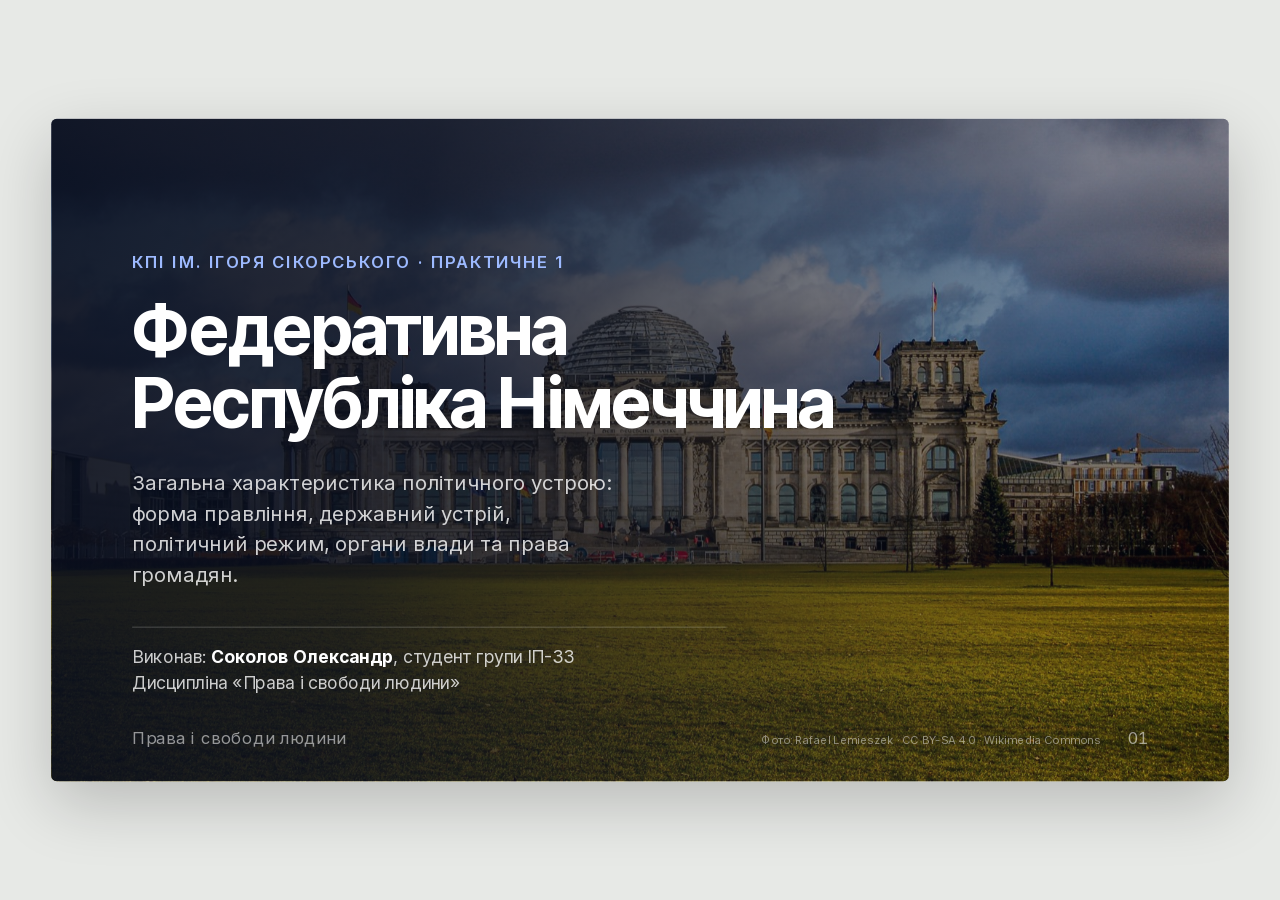
==== commit 7e8a5bc3: "feat: author and discipline on the cover slide A .byline block under the cover lead names the author" ====
--- a/practicals/01-derzhava-ta-hromadianske-suspilstvo/index.html
+++ b/practicals/01-derzhava-ta-hromadianske-suspilstvo/index.html
@@ -15,6 +15,7 @@
     <p class="lead">Загальна характеристика політичного устрою: форма правління, державний устрій,
       політичний режим, органи влади та права громадян.</p>
   </div>
+  <p class="byline">Виконав: <b>Соколов Олександр</b>, студент групи ІП-33<br>Дисципліна «Права і свободи людини»</p>
   <span class="credit">Фото: Rafael Lemieszek · CC BY-SA 4.0 · Wikimedia Commons</span>
   <span class="slide__kicker">Права і свободи людини</span>
   <span class="slide__num"></span>
--- a/shared/theme.css
+++ b/shared/theme.css
@@ -653,6 +653,20 @@
 .slide--photo .hero    { color: #fff; }
 .slide--photo .lead    { color: rgba(255,255,255,.80); }
 .slide--photo .eyebrow { color: #9dbaff; }
+
+/* ---------- Cover byline: author and discipline ---------- */
+.byline {
+  margin: 40px 0 0;
+  padding-top: 18px;
+  border-top: 1px solid var(--rule);
+  max-width: 34em;
+  font-size: 19px;
+  line-height: 1.5;
+  color: var(--ink-soft);
+}
+.byline b { color: var(--ink); font-weight: 620; }
+.slide--photo .byline   { color: rgba(255,255,255,.78); border-top-color: rgba(255,255,255,.28); }
+.slide--photo .byline b { color: #fff; }
 .slide--photo .slide__num,
 .slide--photo .slide__kicker { color: rgba(255,255,255,.55); }
 
